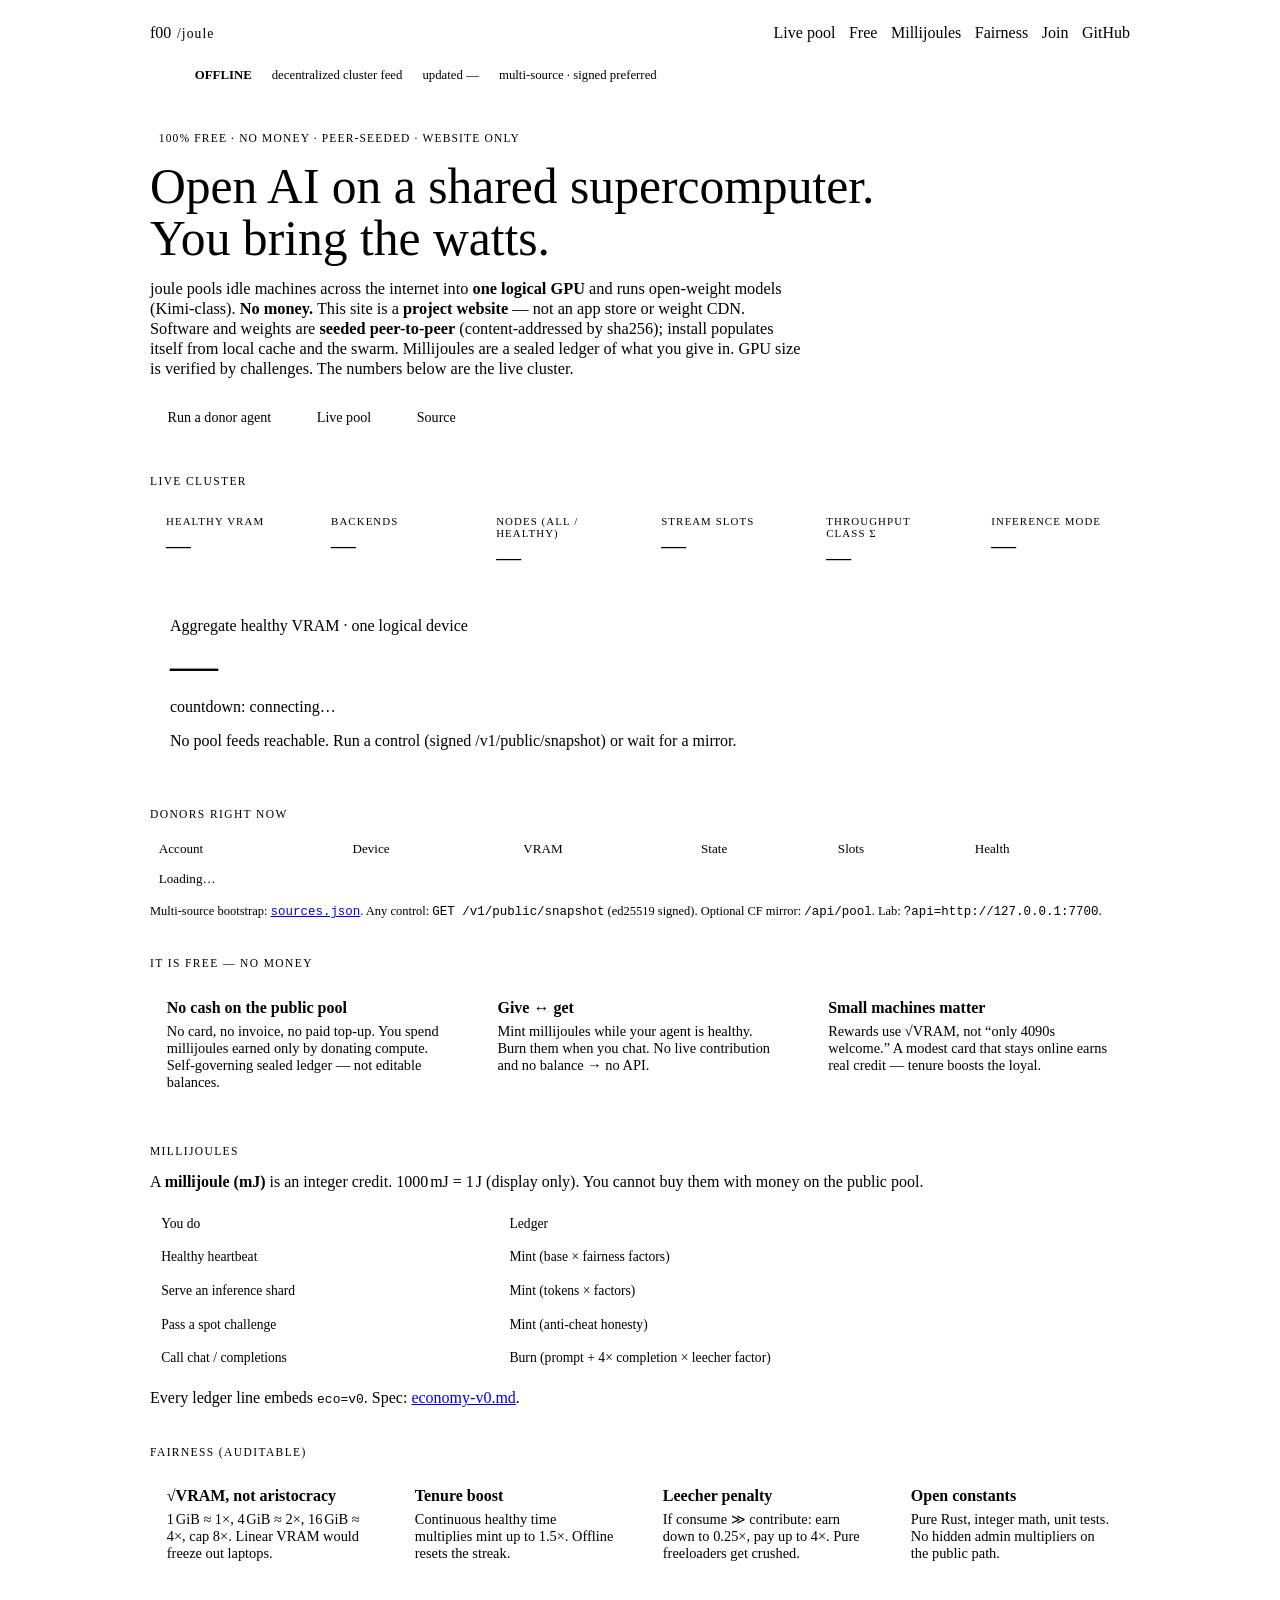
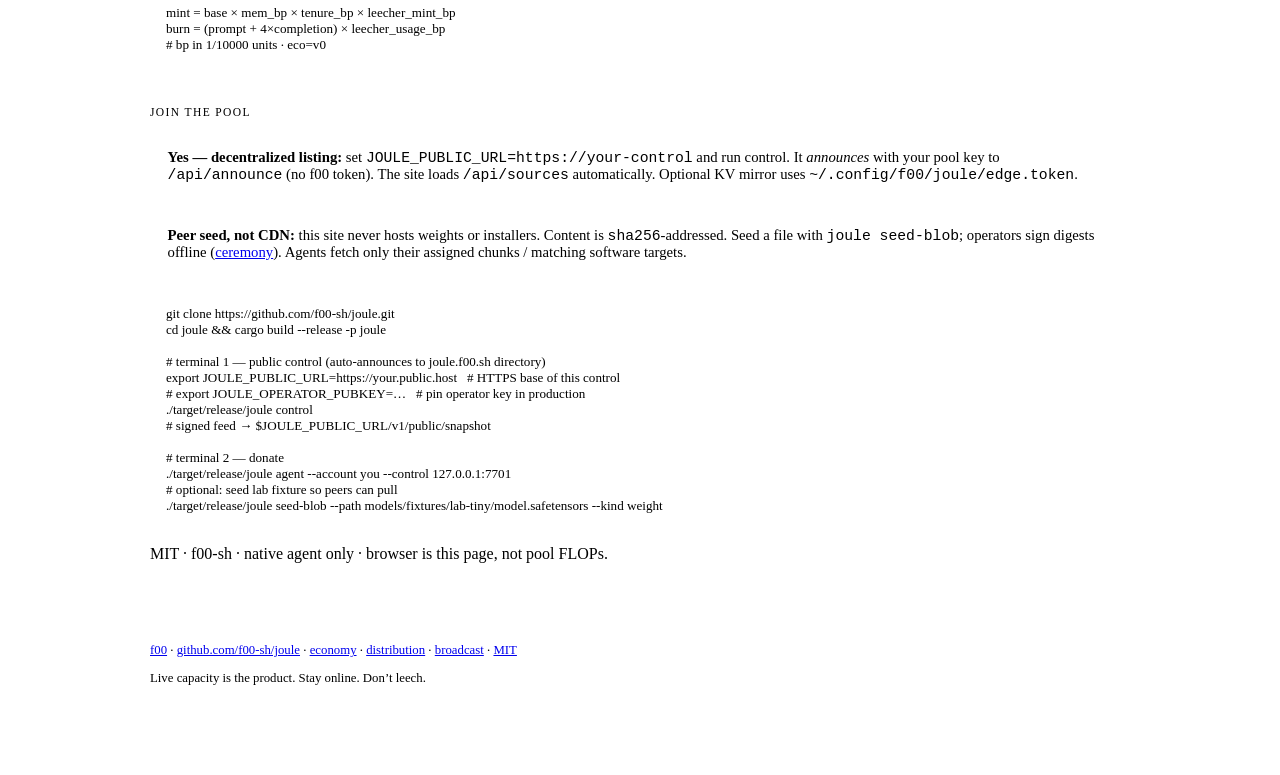
==== docs/index.html @ 2449d559 "feat: persist operator pause, blobs CLI, transfer caps, site peer-seed Snapshot v4 stores operator_p" ====
<!DOCTYPE html>
<html lang="en">
<head>
  <meta charset="utf-8" />
  <meta name="viewport" content="width=device-width, initial-scale=1" />
  <meta name="theme-color" content="#1E78C8" />
  <meta name="description" content="joule — free open-weight AI by pooling idle GPUs. Pay only in donated compute. Live cluster capacity on joule.f00.sh." />
  <meta property="og:title" content="joule — free supercomputer, paid in compute" />
  <meta property="og:description" content="Donate idle machines. Earn millijoules. Use open Kimi-class AI. Free on the public pool — no credit card. Live pool stats." />
  <meta property="og:url" content="https://joule.f00.sh/" />
  <meta property="og:type" content="website" />
  <link rel="canonical" href="https://joule.f00.sh/" />
  <title>joule — free AI supercomputer (live pool)</title>
  <link rel="icon" href="https://f00.sh/favicon.svg" type="image/svg+xml" />
  <!-- f00 SSOT theme (Heartbox / Onyx / zine mono). Project CSS = layout only. -->
  <link rel="stylesheet" href="https://f00.sh/theme/f00-theme.css" data-f00-theme="1" />
  <link rel="stylesheet" href="styles.css" />
  <script src="app.js" defer></script>
  <script src="https://f00.sh/assets/f00-stars-v1.js" defer></script>
  <script src="https://f00.sh/theme/f00-entropy.js" data-f00-entropy-script defer></script>
</head>
<body>
  <a class="skip-link" href="#main">Skip to content</a>

  <header class="site-header">
    <div class="nav-shell">
      <a class="brand" href="https://f00.sh/" aria-label="f00 home">
        <span class="brand-mark">f00</span>
        <span class="brand-sub">/joule</span>
      </a>
      <nav class="site-nav" aria-label="Primary">
        <a href="#pool">Live pool</a>
        <a href="#free">Free</a>
        <a href="#millijoules">Millijoules</a>
        <a href="#fair">Fairness</a>
        <a href="#join">Join</a>
        <a href="https://github.com/f00-sh/joule" rel="noopener">GitHub</a>
      </nav>
    </div>
  </header>

  <main id="main" class="wrap">
    <div class="live-bar" aria-live="polite">
      <span class="dot" id="live-dot" aria-hidden="true"></span>
      <strong id="live-status">…</strong>
      <span class="meta">decentralized cluster feed</span>
      <span class="meta">updated <span id="live-age">—</span></span>
      <span class="meta" id="live-hint">multi-source · signed preferred</span>
    </div>

    <section class="hero" id="top">
      <p class="pill-free">100% free · no money · peer-seeded · website only</p>
      <h1>Open AI on a shared supercomputer.<br /><em>You bring the watts.</em></h1>
      <p class="lead">
        joule pools idle machines across the internet into <strong>one logical GPU</strong>
        and runs open-weight models (Kimi-class).
        <strong>No money.</strong> This site is a <strong>project website</strong> — not an
        app store or weight CDN. Software and weights are <strong>seeded peer-to-peer</strong>
        (content-addressed by sha256); install populates itself from local cache and the swarm.
        Millijoules are a sealed ledger of what you give in. GPU size is verified by challenges.
        The numbers below are the live cluster.
      </p>
      <div class="cta-row">
        <a class="btn" href="#join">Run a donor agent</a>
        <a class="btn ghost" href="#pool">Live pool</a>
        <a class="btn ghost" href="https://github.com/f00-sh/joule">Source</a>
      </div>
    </section>

    <section id="pool">
      <h2>Live cluster</h2>
      <div class="stat-grid" aria-label="Cluster statistics">
        <div class="stat">
          <div class="label">Healthy VRAM</div>
          <div class="value" id="stat-vram">—</div>
        </div>
        <div class="stat">
          <div class="label">Backends</div>
          <div class="value accent" id="stat-backends">—</div>
        </div>
        <div class="stat">
          <div class="label">Nodes (all / healthy)</div>
          <div class="value" id="stat-nodes">—</div>
        </div>
        <div class="stat">
          <div class="label">Stream slots</div>
          <div class="value" id="stat-streams">—</div>
        </div>
        <div class="stat">
          <div class="label">Throughput class Σ</div>
          <div class="value" id="stat-throughput">—</div>
        </div>
        <div class="stat">
          <div class="label">Inference mode</div>
          <div class="value" id="stat-mode">—</div>
        </div>
      </div>

      <div class="pool-panel">
        <div class="muted">Aggregate healthy VRAM · one logical device</div>
        <p class="big" id="vram">—</p>
        <p class="countdown" id="countdown">countdown: connecting…</p>
        <p class="muted" id="pool-meta"></p>
        <ul class="milestones" id="milestones"></ul>
        <p class="err" id="pool-err" hidden></p>
      </div>

      <h2 style="margin-top:1.5rem">Donors right now</h2>
      <table class="nodes" aria-label="Donor nodes">
        <thead>
          <tr>
            <th>Account</th>
            <th>Device</th>
            <th>VRAM</th>
            <th>State</th>
            <th>Slots</th>
            <th>Health</th>
          </tr>
        </thead>
        <tbody id="nodes-body">
          <tr><td colspan="6" class="muted">Loading…</td></tr>
        </tbody>
      </table>
      <p class="muted" style="font-size:0.78rem;margin-top:0.6rem">
        Multi-source bootstrap: <a href="sources.json"><code>sources.json</code></a>.
        Any control: <code>GET /v1/public/snapshot</code> (ed25519 signed).
        Optional CF mirror: <code>/api/pool</code>. Lab: <code>?api=http://127.0.0.1:7700</code>.
      </p>
    </section>

    <section id="free">
      <h2>It is free — no money</h2>
      <div class="grid">
        <div class="card">
          <strong>No cash on the public pool</strong>
          <p>No card, no invoice, no paid top-up. You spend millijoules earned only by donating compute. Self-governing sealed ledger — not editable balances.</p>
        </div>
        <div class="card">
          <strong>Give ↔ get</strong>
          <p>Mint millijoules while your agent is healthy. Burn them when you chat. No live contribution and no balance → no API.</p>
        </div>
        <div class="card">
          <strong>Small machines matter</strong>
          <p>Rewards use √VRAM, not “only 4090s welcome.” A modest card that stays online earns real credit — tenure boosts the loyal.</p>
        </div>
      </div>
    </section>

    <section id="millijoules">
      <h2>Millijoules</h2>
      <p class="muted">
        A <strong>millijoule (mJ)</strong> is an integer credit. 1000 mJ = 1 J (display only).
        You cannot buy them with money on the public pool.
      </p>
      <table class="fair">
        <thead>
          <tr><th>You do</th><th>Ledger</th></tr>
        </thead>
        <tbody>
          <tr><td>Healthy heartbeat</td><td>Mint (base × fairness factors)</td></tr>
          <tr><td>Serve an inference shard</td><td>Mint (tokens × factors)</td></tr>
          <tr><td>Pass a spot challenge</td><td>Mint (anti-cheat honesty)</td></tr>
          <tr><td>Call chat / completions</td><td>Burn (prompt + 4× completion × leecher factor)</td></tr>
        </tbody>
      </table>
      <p class="muted" style="margin-top:0.9rem">
        Every ledger line embeds <code>eco=v0</code>.
        Spec:
        <a href="https://github.com/f00-sh/joule/blob/main/docs/design/economy-v0.md">economy-v0.md</a>.
      </p>
    </section>

    <section id="fair">
      <h2>Fairness (auditable)</h2>
      <div class="grid">
        <div class="card">
          <strong>√VRAM, not aristocracy</strong>
          <p>1 GiB ≈ 1×, 4 GiB ≈ 2×, 16 GiB ≈ 4×, cap 8×. Linear VRAM would freeze out laptops.</p>
        </div>
        <div class="card">
          <strong>Tenure boost</strong>
          <p>Continuous healthy time multiplies mint up to 1.5×. Offline resets the streak.</p>
        </div>
        <div class="card">
          <strong>Leecher penalty</strong>
          <p>If consume ≫ contribute: earn down to 0.25×, pay up to 4×. Pure freeloaders get crushed.</p>
        </div>
        <div class="card">
          <strong>Open constants</strong>
          <p>Pure Rust, integer math, unit tests. No hidden admin multipliers on the public path.</p>
        </div>
      </div>
      <pre class="cmd" aria-label="economy sketch">mint = base × mem_bp × tenure_bp × leecher_mint_bp
burn = (prompt + 4×completion) × leecher_usage_bp
# bp in 1/10000 units · eco=v0</pre>
    </section>

    <section id="join">
      <h2>Join the pool</h2>
      <div class="callout">
        <strong>Yes — decentralized listing:</strong> set
        <code>JOULE_PUBLIC_URL=https://your-control</code> and run control.
        It <em>announces</em> with your pool key to
        <code>/api/announce</code> (no f00 token). The site loads
        <code>/api/sources</code> automatically. Optional KV mirror uses
        <code>~/.config/f00/joule/edge.token</code>.
      </div>
      <div class="callout">
        <strong>Peer seed, not CDN:</strong> this site never hosts weights or
        installers. Content is <code>sha256</code>-addressed. Seed a file with
        <code>joule seed-blob</code>; operators sign digests offline
        (<a href="https://github.com/f00-sh/joule/blob/main/docs/design/operator-ceremony-v0.md">ceremony</a>).
        Agents fetch only their assigned chunks / matching software targets.
      </div>
      <pre class="cmd">git clone https://github.com/f00-sh/joule.git
cd joule && cargo build --release -p joule

# terminal 1 — public control (auto-announces to joule.f00.sh directory)
export JOULE_PUBLIC_URL=https://your.public.host   # HTTPS base of this control
# export JOULE_OPERATOR_PUBKEY=…   # pin operator key in production
./target/release/joule control
# signed feed → $JOULE_PUBLIC_URL/v1/public/snapshot

# terminal 2 — donate
./target/release/joule agent --account you --control 127.0.0.1:7701
# optional: seed lab fixture so peers can pull
./target/release/joule seed-blob --path models/fixtures/lab-tiny/model.safetensors --kind weight</pre>
      <p class="muted">MIT · f00-sh · native agent only · browser is this page, not pool FLOPs.</p>
    </section>

    <footer class="site-footer">
      <p>
        <a href="https://f00.sh/">f00</a> ·
        <a href="https://github.com/f00-sh/joule">github.com/f00-sh/joule</a> ·
        <a href="https://github.com/f00-sh/joule/blob/main/docs/design/economy-v0.md">economy</a> ·
        <a href="https://github.com/f00-sh/joule/blob/main/docs/design/distribution-v0.md">distribution</a> ·
        <a href="https://github.com/f00-sh/joule/blob/main/docs/design/broadcast-v0.md">broadcast</a> ·
        <a href="https://github.com/f00-sh/joule/blob/main/LICENSE">MIT</a>
      </p>
      <p>Live capacity is the product. Stay online. Don’t leech.</p>
    </footer>
  </main>
</body>
</html>
---- docs/styles.css ----
/* joule layout only — brand colors/fonts come from f00-theme.css */

.wrap {
  max-width: 980px;
  margin: 0 auto;
  padding: 0 1.25rem 4rem;
}

.site-header .nav-shell {
  display: flex;
  flex-wrap: wrap;
  align-items: center;
  justify-content: space-between;
  gap: 0.75rem;
  max-width: 980px;
  margin: 0 auto;
  padding: 1rem 1.25rem;
}

.brand {
  display: inline-flex;
  align-items: baseline;
  gap: 0.35rem;
  text-decoration: none;
  color: inherit;
}

.brand-sub {
  color: var(--f00-muted);
  font-family: var(--f00-font-chip);
  font-size: 0.85rem;
  letter-spacing: 0.08em;
}

.site-nav {
  display: flex;
  flex-wrap: wrap;
  gap: 0.85rem;
  font-family: var(--f00-font-chip);
  font-size: var(--f00-size-nav);
}

.site-nav a {
  color: var(--f00-muted);
  text-decoration: none;
}

.site-nav a:hover {
  color: var(--f00-fg);
}

.live-bar {
  border: 1px solid var(--f00-border);
  background: var(--f00-bg-elevated);
  padding: 0.65rem 1rem;
  display: flex;
  flex-wrap: wrap;
  align-items: center;
  gap: 0.75rem 1.25rem;
  margin: 0 0 1.5rem;
  font-family: var(--f00-font-chip);
  font-size: 0.8rem;
}

.live-bar .dot {
  width: 0.55rem;
  height: 0.55rem;
  border-radius: 0;
  background: var(--f00-muted);
  display: inline-block;
}

.live-bar .dot.on {
  background: var(--f00-ok);
  box-shadow: 0 0 8px var(--f00-ok);
}

.live-bar .dot.stale {
  background: var(--f00-yellow);
}

.live-bar .meta {
  color: var(--f00-muted);
}

.hero {
  margin: 1.5rem 0 2rem;
}

.pill-free {
  display: inline-block;
  border: 1px solid var(--f00-ok);
  color: var(--f00-ok);
  font-family: var(--f00-font-chip);
  font-size: 0.72rem;
  letter-spacing: 0.1em;
  text-transform: uppercase;
  padding: 0.2rem 0.55rem;
  margin-bottom: 0.85rem;
}

.hero h1 {
  font-family: var(--f00-font-display);
  font-size: clamp(2rem, 6vw, 3.1rem);
  line-height: 1.05;
  letter-spacing: var(--f00-tracking-brand);
  margin: 0 0 0.85rem;
  font-weight: 400;
}

.hero h1 em {
  font-style: normal;
  color: var(--f00-accent);
}

.lead {
  color: var(--f00-muted);
  max-width: 40em;
  margin: 0 0 1.25rem;
  font-size: 1.02rem;
}

.cta-row {
  display: flex;
  flex-wrap: wrap;
  gap: 0.65rem;
  margin: 1.1rem 0 0;
}

.btn {
  display: inline-block;
  padding: 0.65rem 1.1rem;
  border: 1px solid var(--f00-accent);
  background: var(--f00-accent);
  color: var(--f00-ink);
  font-family: var(--f00-font-chip);
  font-size: 0.88rem;
  text-decoration: none;
  cursor: pointer;
}

.btn.ghost {
  background: transparent;
  color: var(--f00-fg);
  border-color: var(--f00-border);
}

.btn:hover {
  filter: brightness(1.06);
  text-decoration: none;
}

section {
  margin: 2.4rem 0;
}

section > h2 {
  font-family: var(--f00-font-chip);
  font-size: 0.72rem;
  letter-spacing: 0.12em;
  text-transform: uppercase;
  color: var(--f00-muted);
  margin: 0 0 0.85rem;
  font-weight: 500;
}

.stat-grid {
  display: grid;
  grid-template-columns: repeat(auto-fit, minmax(140px, 1fr));
  gap: 0.65rem;
}

.stat {
  border: 1px solid var(--f00-border);
  background: var(--f00-bg-elevated);
  padding: 0.9rem 1rem;
}

.stat .label {
  color: var(--f00-muted);
  font-family: var(--f00-font-chip);
  font-size: 0.68rem;
  letter-spacing: 0.1em;
  text-transform: uppercase;
}

.stat .value {
  font-size: 1.55rem;
  margin-top: 0.3rem;
  color: var(--f00-sky);
  font-variant-numeric: tabular-nums;
}

.stat .value.accent {
  color: var(--f00-accent);
}

.pool-panel {
  border: 1px solid var(--f00-border);
  background: var(--f00-bg-elevated);
  padding: 1.15rem 1.25rem;
  margin-top: 0.75rem;
}

.pool-panel .big {
  font-size: clamp(2rem, 5.5vw, 3rem);
  color: var(--f00-sky);
  margin: 0.15rem 0 0.35rem;
  font-variant-numeric: tabular-nums;
}

.countdown {
  color: var(--f00-fg);
  margin: 0.35rem 0 0.15rem;
}

.muted {
  color: var(--f00-muted);
}

.grid {
  display: grid;
  grid-template-columns: repeat(auto-fit, minmax(200px, 1fr));
  gap: 0.75rem;
}

.card {
  border: 1px solid var(--f00-border);
  background: var(--f00-bg-elevated);
  padding: 1rem 1.05rem;
}

.card strong {
  display: block;
  margin-bottom: 0.35rem;
}

.card p {
  margin: 0;
  color: var(--f00-muted);
  font-size: 0.9rem;
}

.milestones {
  list-style: none;
  padding: 0;
  margin: 0.75rem 0 0;
}

.milestones li {
  border: 1px solid var(--f00-border);
  background: var(--f00-bg-panel);
  padding: 0.75rem 0.95rem;
  margin-bottom: 0.45rem;
}

.milestones li.done {
  border-color: color-mix(in srgb, var(--f00-ok) 55%, var(--f00-border));
}

.milestones li.next {
  border-color: var(--f00-accent);
}

.bar {
  height: 6px;
  background: var(--f00-faint);
  margin-top: 0.4rem;
}

.bar > i {
  display: block;
  height: 100%;
  background: var(--f00-accent);
  width: 0%;
}

table.nodes {
  width: 100%;
  border-collapse: collapse;
  font-size: 0.82rem;
  font-family: var(--f00-font-chip);
}

table.nodes th,
table.nodes td {
  border: 1px solid var(--f00-border);
  padding: 0.45rem 0.55rem;
  text-align: left;
}

table.nodes th {
  color: var(--f00-muted);
  font-weight: 500;
  background: var(--f00-bg-panel);
}

table.fair {
  width: 100%;
  border-collapse: collapse;
  font-size: 0.85rem;
}

table.fair th,
table.fair td {
  border: 1px solid var(--f00-border);
  padding: 0.55rem 0.7rem;
  text-align: left;
}

table.fair th {
  color: var(--f00-muted);
  font-weight: 500;
  background: var(--f00-bg-elevated);
}

.callout {
  border-left: 3px solid var(--f00-accent);
  background: var(--f00-bg-elevated);
  padding: 0.9rem 1.1rem;
  margin: 1rem 0;
  color: var(--f00-muted);
  font-size: 0.92rem;
}

.callout strong {
  color: var(--f00-fg);
}

pre.cmd {
  background: var(--f00-code-bg);
  border: 1px solid var(--f00-border);
  padding: 0.9rem 1rem;
  overflow-x: auto;
  font-size: 0.82rem;
  font-family: var(--f00-font-mono);
}

.site-footer {
  margin-top: 3rem;
  padding-top: 1.25rem;
  border-top: 1px solid var(--f00-border);
  color: var(--f00-muted);
  font-size: 0.8rem;
  font-family: var(--f00-font-chip);
}

.err {
  color: var(--f00-danger);
}

.ok {
  color: var(--f00-ok);
}

.skip-link {
  position: absolute;
  left: -9999px;
}

.skip-link:focus {
  left: 1rem;
  top: 1rem;
  z-index: 99;
  background: var(--f00-bg-elevated);
  color: var(--f00-fg);
  padding: 0.5rem 0.75rem;
  border: 1px solid var(--f00-border);
}
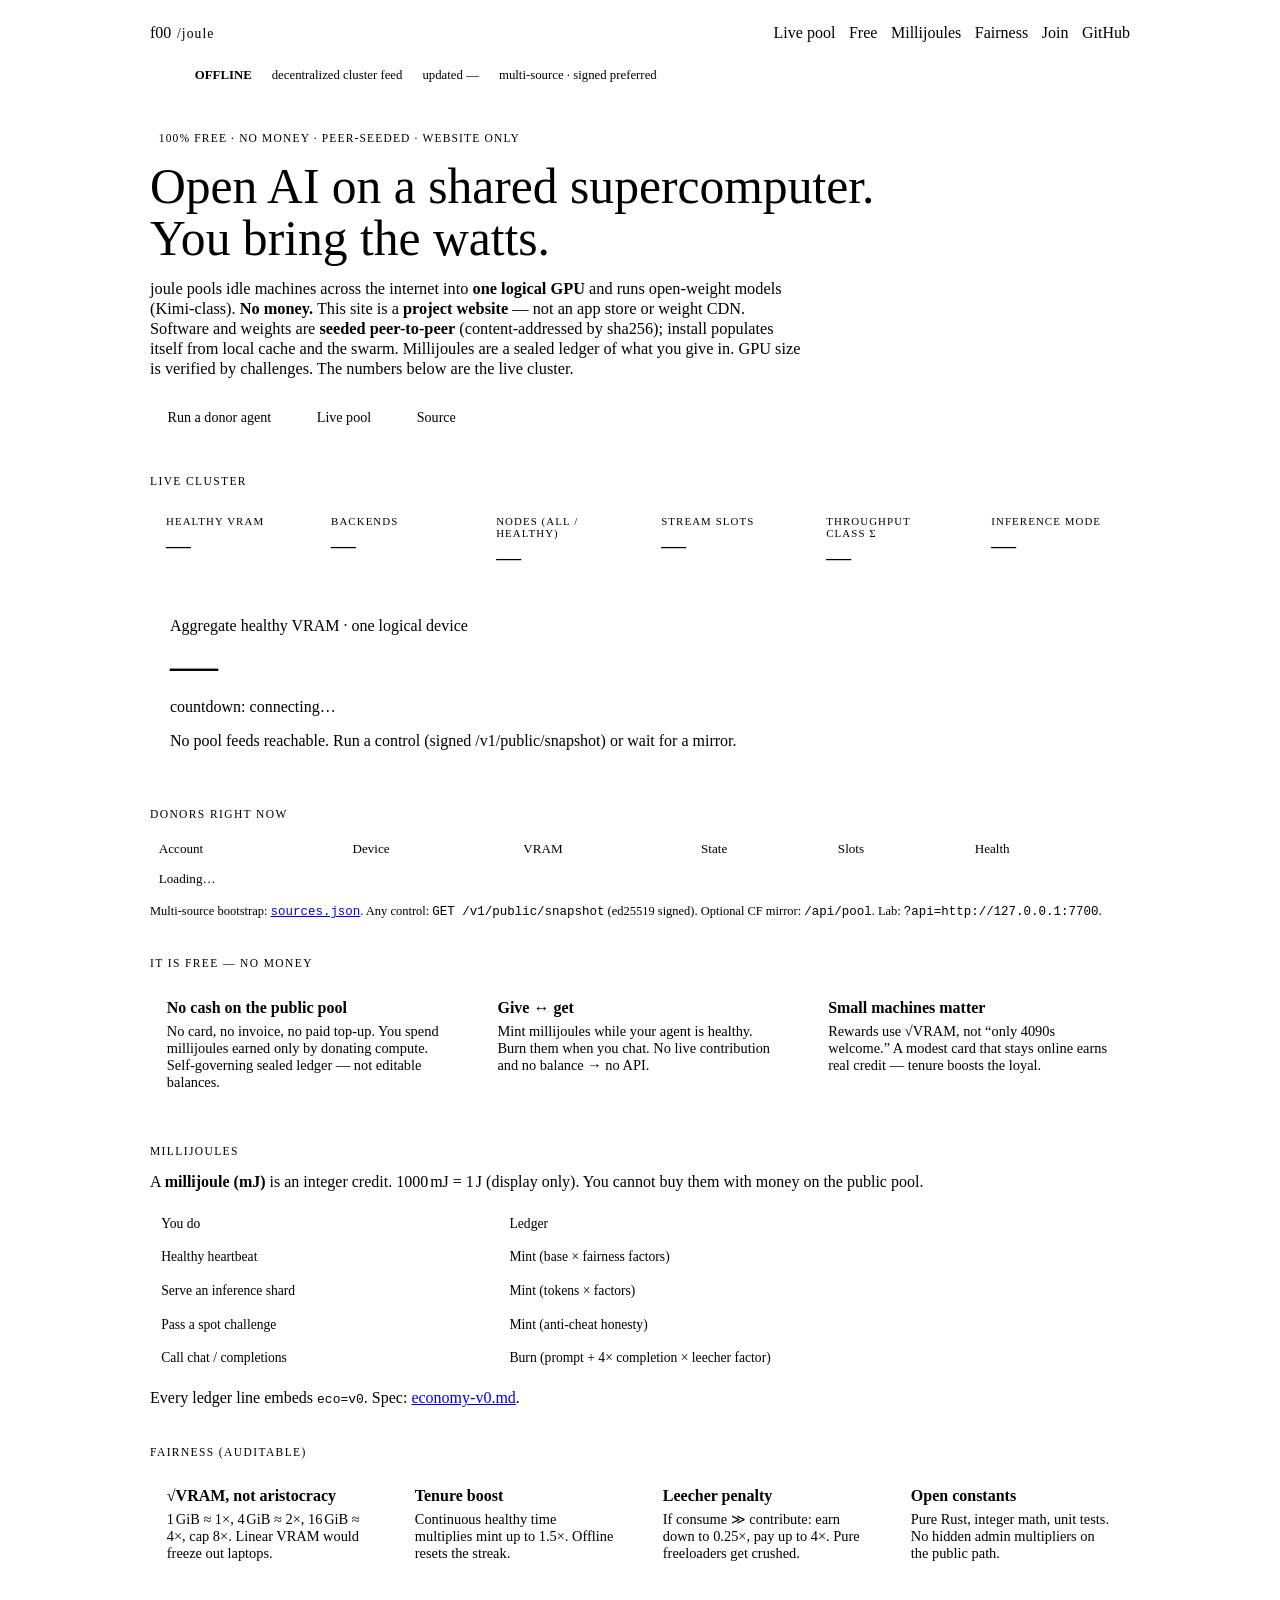
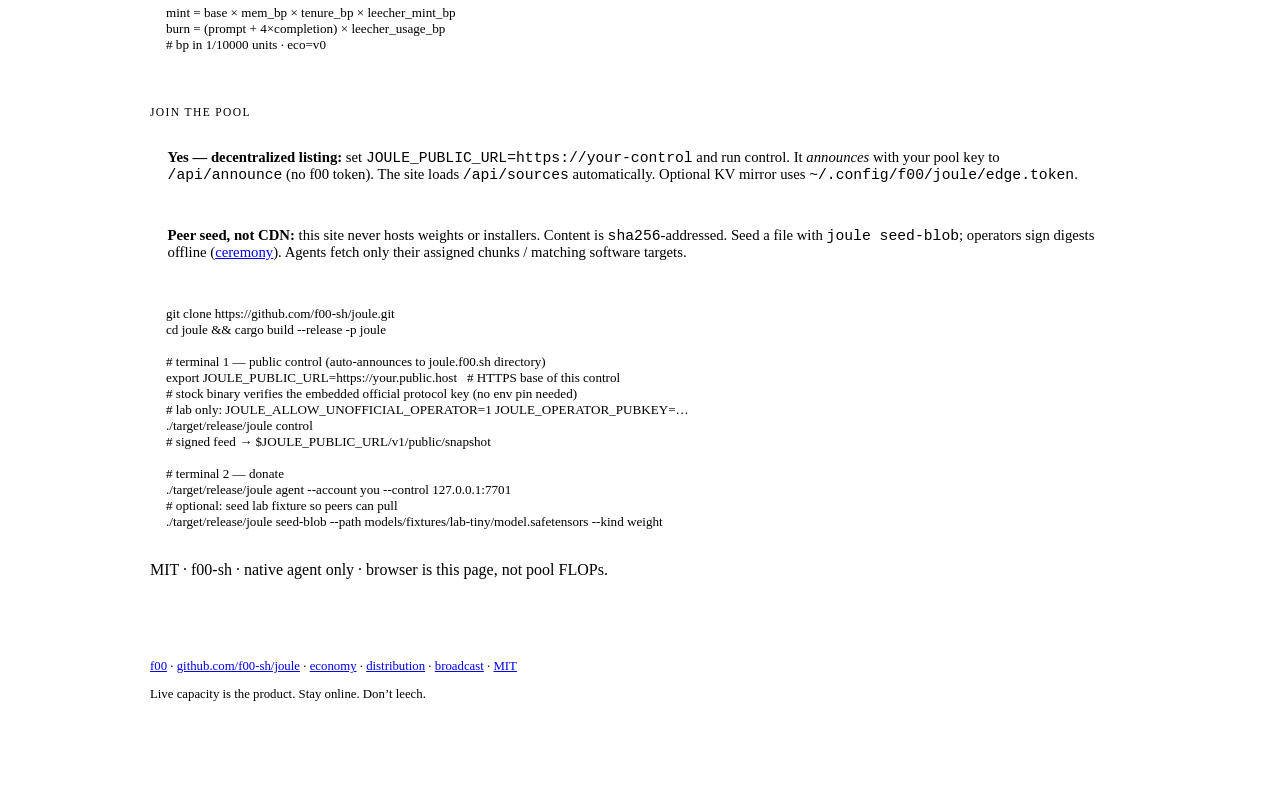
==== commit cb1dc0f7: "fix: embed-default trust messaging on site and keygen CLI Remove production env-pin advice from Page" ====
--- a/docs/index.html
+++ b/docs/index.html
@@ -217,7 +217,8 @@
 
 # terminal 1 — public control (auto-announces to joule.f00.sh directory)
 export JOULE_PUBLIC_URL=https://your.public.host   # HTTPS base of this control
-# export JOULE_OPERATOR_PUBKEY=…   # pin operator key in production
+# stock binary verifies the embedded official protocol key (no env pin needed)
+# lab only: JOULE_ALLOW_UNOFFICIAL_OPERATOR=1 JOULE_OPERATOR_PUBKEY=…
 ./target/release/joule control
 # signed feed → $JOULE_PUBLIC_URL/v1/public/snapshot
 
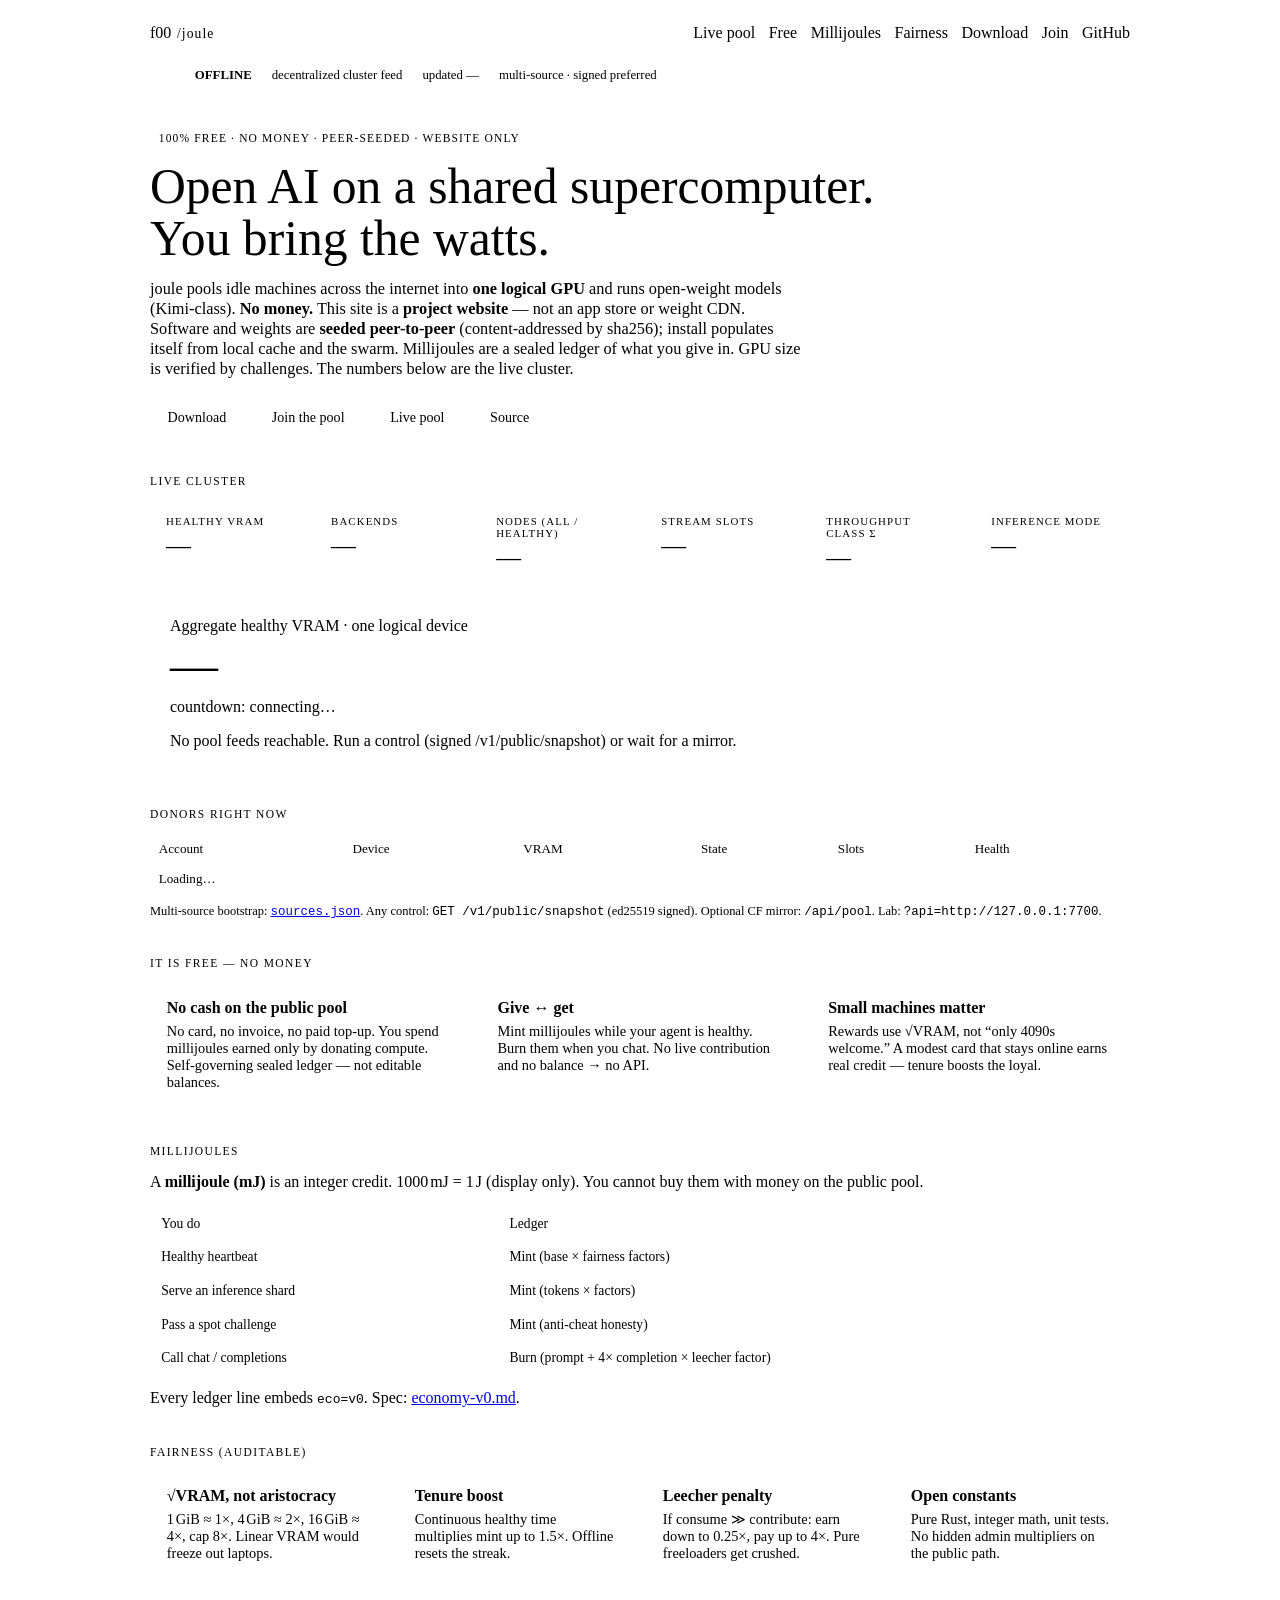
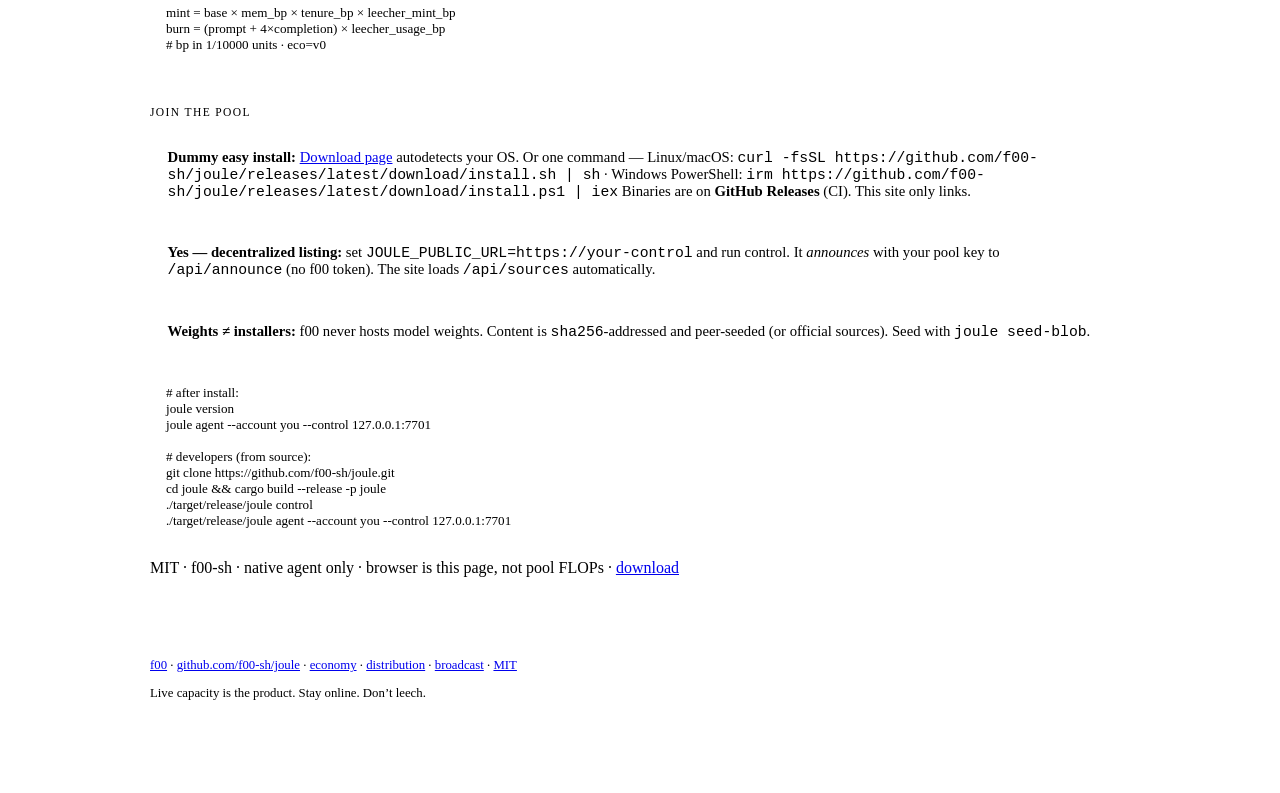
==== commit aa004336: "feat: multi-platform release CI and dummy-easy install GitHub Actions builds linux/darwin/windows on" ====
--- a/docs/index.html
+++ b/docs/index.html
@@ -33,6 +33,7 @@
         <a href="#free">Free</a>
         <a href="#millijoules">Millijoules</a>
         <a href="#fair">Fairness</a>
+        <a href="download.html">Download</a>
         <a href="#join">Join</a>
         <a href="https://github.com/f00-sh/joule" rel="noopener">GitHub</a>
       </nav>
@@ -61,7 +62,8 @@
         The numbers below are the live cluster.
       </p>
       <div class="cta-row">
-        <a class="btn" href="#join">Run a donor agent</a>
+        <a class="btn" href="download.html">Download</a>
+        <a class="btn ghost" href="#join">Join the pool</a>
         <a class="btn ghost" href="#pool">Live pool</a>
         <a class="btn ghost" href="https://github.com/f00-sh/joule">Source</a>
       </div>
@@ -198,35 +200,36 @@
     <section id="join">
       <h2>Join the pool</h2>
       <div class="callout">
+        <strong>Dummy easy install:</strong>
+        <a href="download.html">Download page</a> autodetects your OS.
+        Or one command — Linux/macOS:
+        <code>curl -fsSL https://github.com/f00-sh/joule/releases/latest/download/install.sh | sh</code>
+        · Windows PowerShell:
+        <code>irm https://github.com/f00-sh/joule/releases/latest/download/install.ps1 | iex</code>
+        Binaries are on <strong>GitHub Releases</strong> (CI). This site only links.
+      </div>
+      <div class="callout">
         <strong>Yes — decentralized listing:</strong> set
         <code>JOULE_PUBLIC_URL=https://your-control</code> and run control.
         It <em>announces</em> with your pool key to
         <code>/api/announce</code> (no f00 token). The site loads
-        <code>/api/sources</code> automatically. Optional KV mirror uses
-        <code>~/.config/f00/joule/edge.token</code>.
+        <code>/api/sources</code> automatically.
       </div>
       <div class="callout">
-        <strong>Peer seed, not CDN:</strong> this site never hosts weights or
-        installers. Content is <code>sha256</code>-addressed. Seed a file with
-        <code>joule seed-blob</code>; operators sign digests offline
-        (<a href="https://github.com/f00-sh/joule/blob/main/docs/design/operator-ceremony-v0.md">ceremony</a>).
-        Agents fetch only their assigned chunks / matching software targets.
-      </div>
-      <pre class="cmd">git clone https://github.com/f00-sh/joule.git
+        <strong>Weights ≠ installers:</strong> f00 never hosts model weights.
+        Content is <code>sha256</code>-addressed and peer-seeded (or official sources).
+        Seed with <code>joule seed-blob</code>.
+      </div>
+      <pre class="cmd"># after install:
+joule version
+joule agent --account you --control 127.0.0.1:7701
+
+# developers (from source):
+git clone https://github.com/f00-sh/joule.git
 cd joule && cargo build --release -p joule
-
-# terminal 1 — public control (auto-announces to joule.f00.sh directory)
-export JOULE_PUBLIC_URL=https://your.public.host   # HTTPS base of this control
-# stock binary verifies the embedded official protocol key (no env pin needed)
-# lab only: JOULE_ALLOW_UNOFFICIAL_OPERATOR=1 JOULE_OPERATOR_PUBKEY=…
 ./target/release/joule control
-# signed feed → $JOULE_PUBLIC_URL/v1/public/snapshot
-
-# terminal 2 — donate
-./target/release/joule agent --account you --control 127.0.0.1:7701
-# optional: seed lab fixture so peers can pull
-./target/release/joule seed-blob --path models/fixtures/lab-tiny/model.safetensors --kind weight</pre>
-      <p class="muted">MIT · f00-sh · native agent only · browser is this page, not pool FLOPs.</p>
+./target/release/joule agent --account you --control 127.0.0.1:7701</pre>
+      <p class="muted">MIT · f00-sh · native agent only · browser is this page, not pool FLOPs · <a href="download.html">download</a></p>
     </section>
 
     <footer class="site-footer">
--- a/docs/styles.css
+++ b/docs/styles.css
@@ -367,3 +367,72 @@
   padding: 0.5rem 0.75rem;
   border: 1px solid var(--f00-border);
 }
+
+/* —— download page —— */
+.download-hero {
+  margin: 1.5rem 0 0;
+  padding: 1.25rem 1.35rem;
+  border: 1px solid var(--f00-border);
+  border-radius: 8px;
+  background: var(--f00-bg-elevated, transparent);
+}
+
+.download-hero .big {
+  font-size: 1.45rem;
+  margin: 0.35rem 0 1rem;
+}
+
+.install-cmd {
+  overflow-x: auto;
+  padding: 0.85rem 1rem;
+  border-radius: 6px;
+  border: 1px solid var(--f00-border);
+  background: var(--f00-bg, #0b0f14);
+  font-size: 0.85rem;
+  line-height: 1.45;
+}
+
+.install-cmd code {
+  font-family: var(--f00-font-mono, ui-monospace, monospace);
+  white-space: pre-wrap;
+  word-break: break-all;
+}
+
+.platform-grid {
+  display: grid;
+  grid-template-columns: repeat(auto-fill, minmax(260px, 1fr));
+  gap: 1rem;
+  margin-top: 1rem;
+}
+
+.platform-card {
+  border: 1px solid var(--f00-border);
+  border-radius: 8px;
+  padding: 1rem 1.1rem;
+  background: var(--f00-bg-elevated, transparent);
+}
+
+.platform-card.is-detected {
+  border-color: var(--f00-accent, #1e78c8);
+  box-shadow: 0 0 0 1px var(--f00-accent, #1e78c8);
+}
+
+.platform-card h3 {
+  margin: 0 0 0.35rem;
+  font-size: 1.05rem;
+}
+
+.platform-card .install-cmd {
+  font-size: 0.75rem;
+  margin: 0.65rem 0;
+}
+
+.steps {
+  padding-left: 1.25rem;
+  line-height: 1.7;
+}
+
+.steps code {
+  font-family: var(--f00-font-mono, ui-monospace, monospace);
+  font-size: 0.9em;
+}
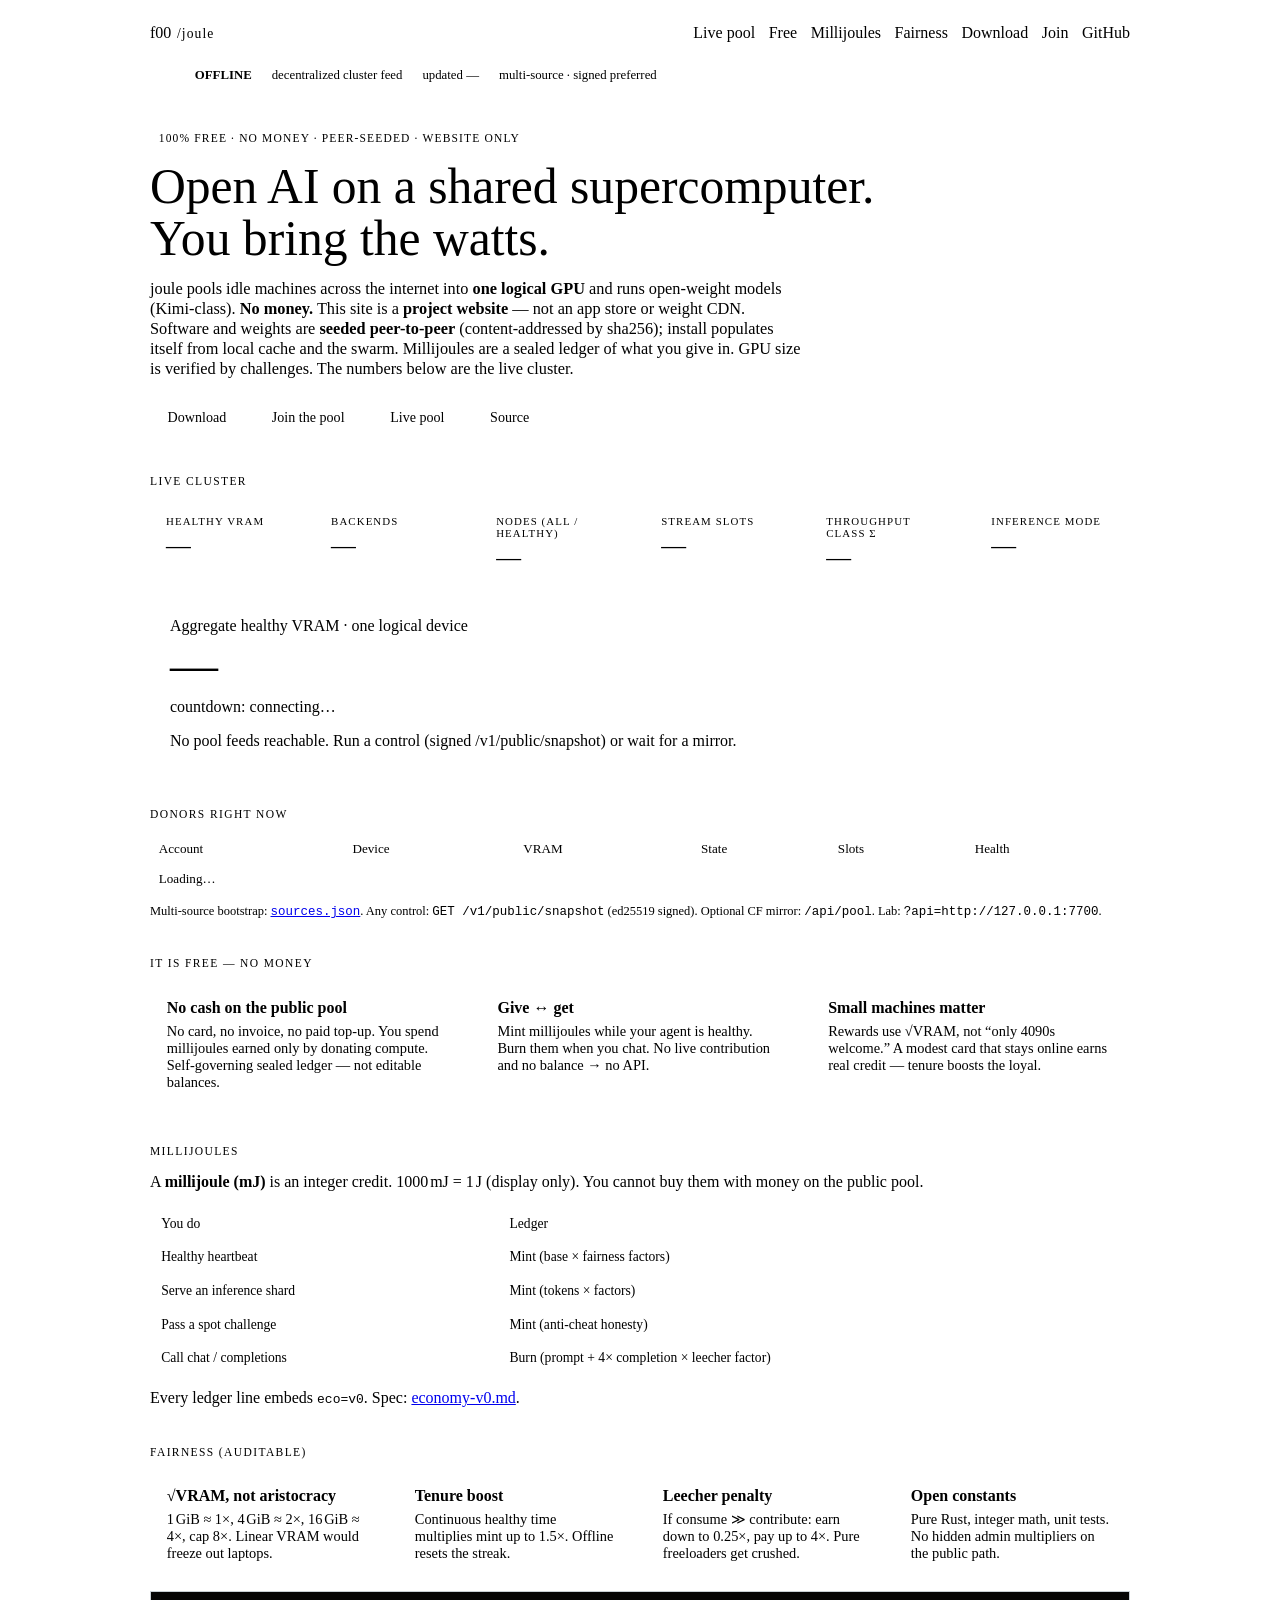
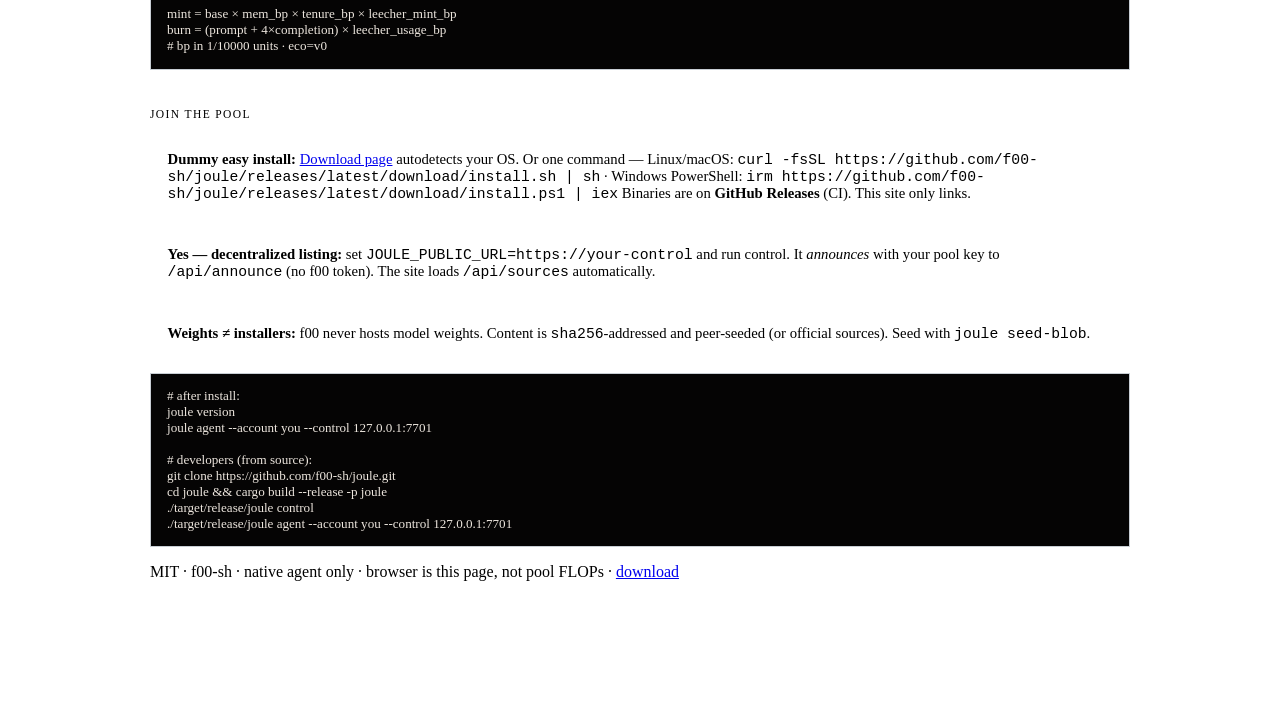
==== commit d5d5129a: "fix: collective foot, night cmd wells (organic-throw)" ====
--- a/docs/index.html
+++ b/docs/index.html
@@ -232,17 +232,7 @@
       <p class="muted">MIT · f00-sh · native agent only · browser is this page, not pool FLOPs · <a href="download.html">download</a></p>
     </section>
 
-    <footer class="site-footer">
-      <p>
-        <a href="https://f00.sh/">f00</a> ·
-        <a href="https://github.com/f00-sh/joule">github.com/f00-sh/joule</a> ·
-        <a href="https://github.com/f00-sh/joule/blob/main/docs/design/economy-v0.md">economy</a> ·
-        <a href="https://github.com/f00-sh/joule/blob/main/docs/design/distribution-v0.md">distribution</a> ·
-        <a href="https://github.com/f00-sh/joule/blob/main/docs/design/broadcast-v0.md">broadcast</a> ·
-        <a href="https://github.com/f00-sh/joule/blob/main/LICENSE">MIT</a>
-      </p>
-      <p>Live capacity is the product. Stay online. Don’t leech.</p>
-    </footer>
+    <footer class="site-footer foot" data-f00-chrome-slot="footer"></footer>
   </main>
 </body>
 </html>
--- a/docs/styles.css
+++ b/docs/styles.css
@@ -327,9 +327,11 @@
   color: var(--f00-fg);
 }
 
-pre.cmd {
-  background: var(--f00-code-bg);
-  border: 1px solid var(--f00-border);
+pre.cmd, pre.install-cmd, .install-cmd {
+  background: var(--f00-code-bg, #050404) !important;
+  color: #EDE6DE !important;
+  border: 1px solid #C8CED4 !important;
+  border-radius: 0 !important;
   padding: 0.9rem 1rem;
   overflow-x: auto;
   font-size: 0.82rem;
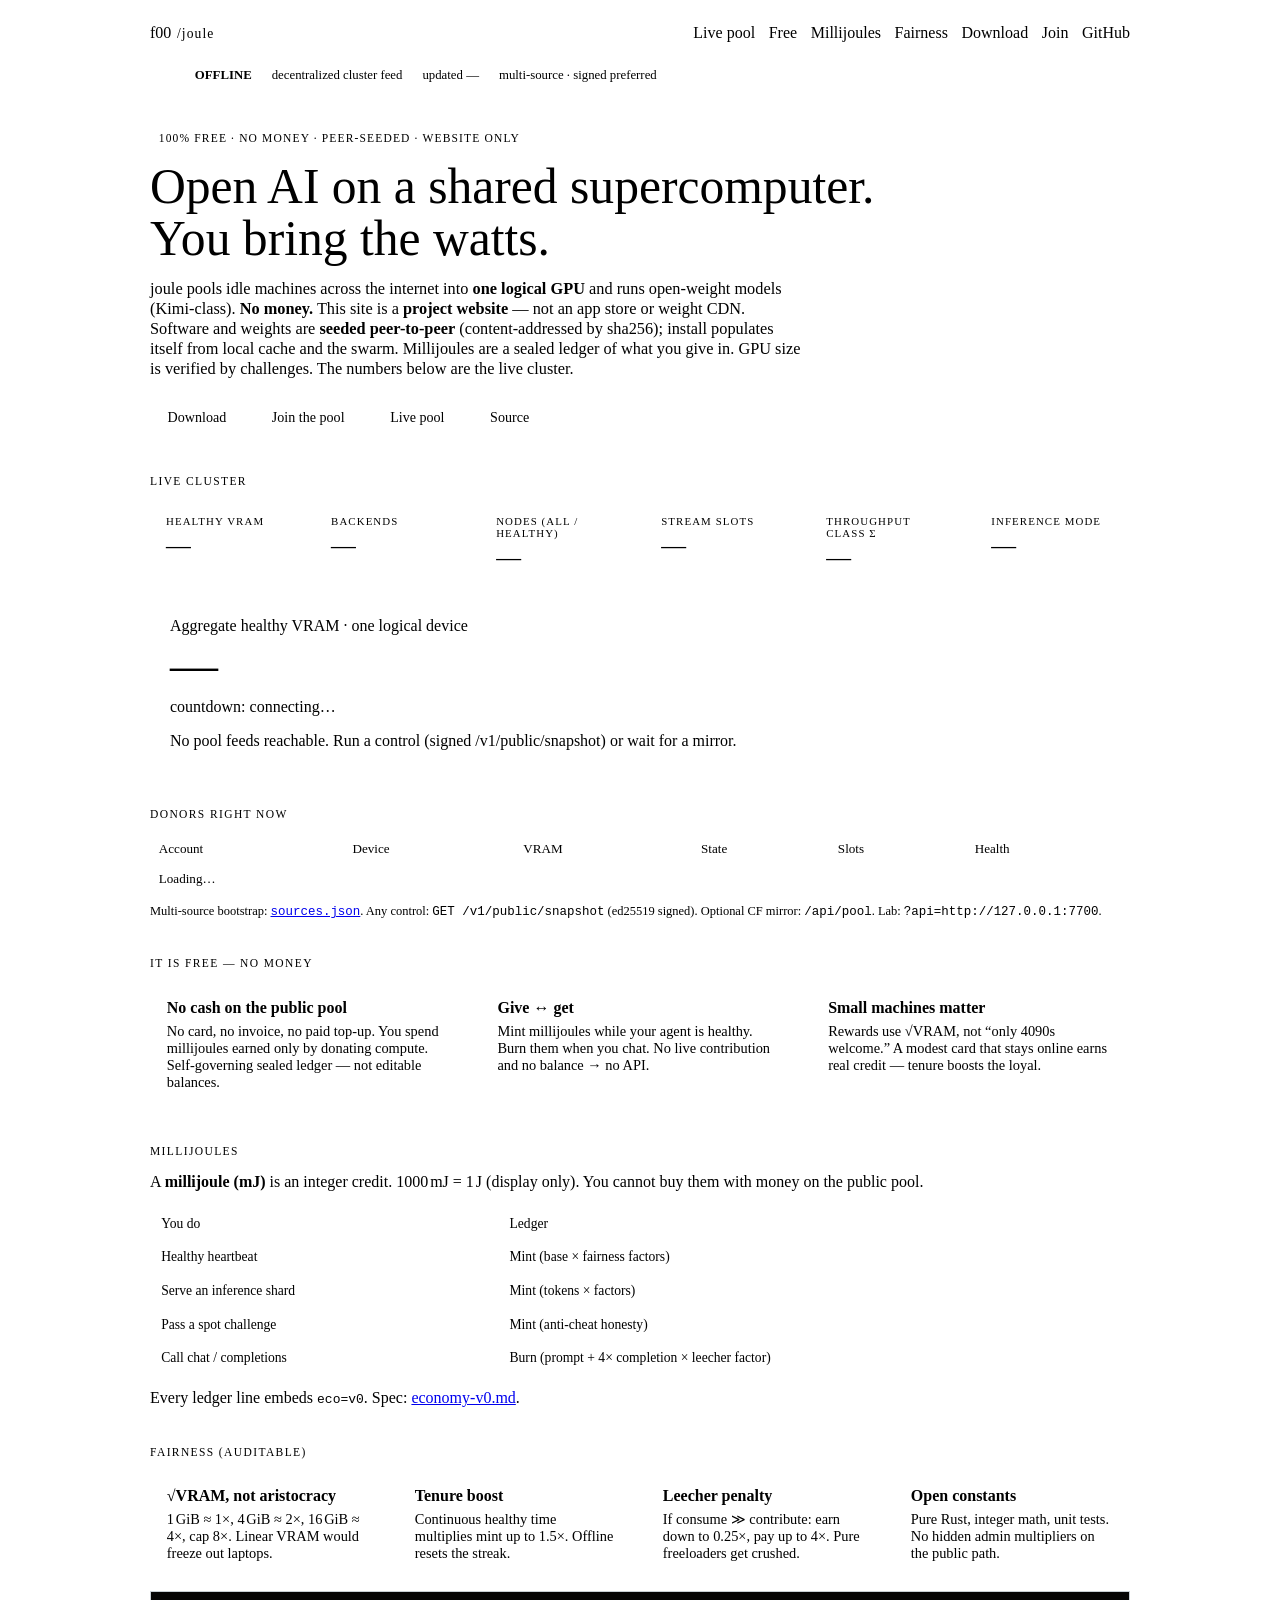
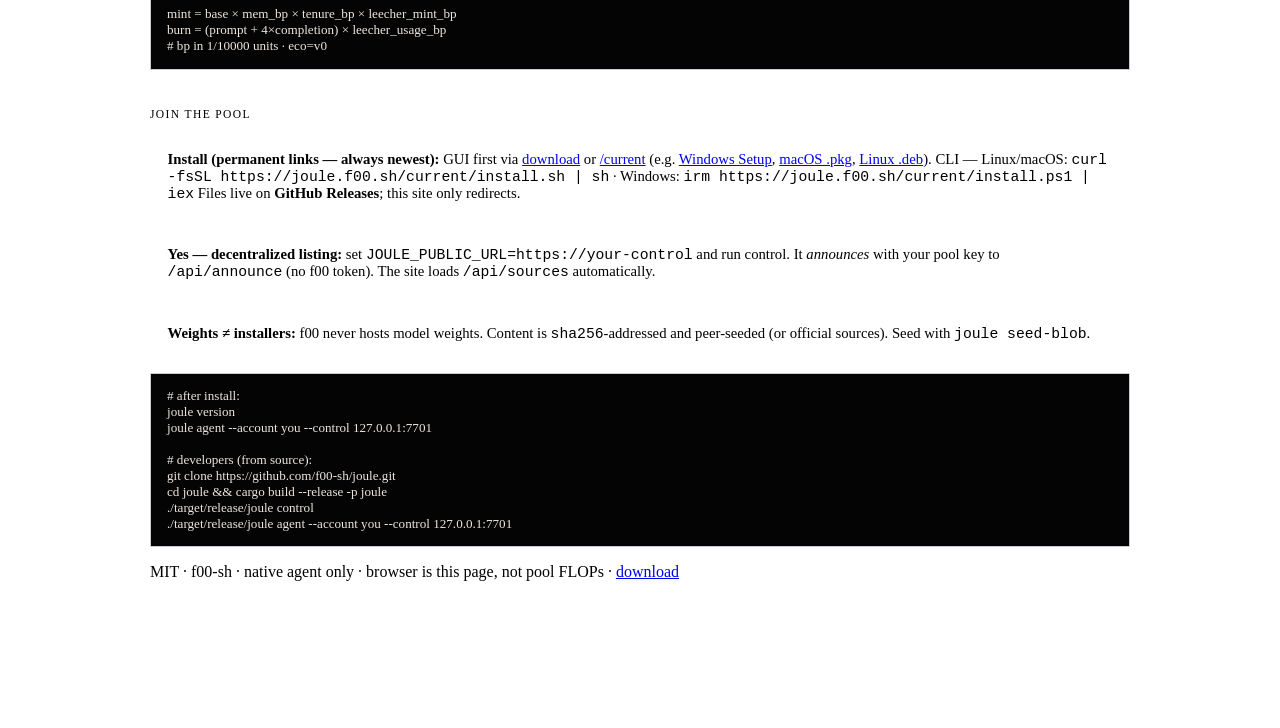
==== commit 153fc033: "feat: permanent /current and latest download links Publish versionless release asset aliases; site /" ====
--- a/docs/index.html
+++ b/docs/index.html
@@ -200,13 +200,17 @@
     <section id="join">
       <h2>Join the pool</h2>
       <div class="callout">
-        <strong>Dummy easy install:</strong>
-        <a href="download.html">Download page</a> autodetects your OS.
-        Or one command — Linux/macOS:
-        <code>curl -fsSL https://github.com/f00-sh/joule/releases/latest/download/install.sh | sh</code>
-        · Windows PowerShell:
-        <code>irm https://github.com/f00-sh/joule/releases/latest/download/install.ps1 | iex</code>
-        Binaries are on <strong>GitHub Releases</strong> (CI). This site only links.
+        <strong>Install (permanent links — always newest):</strong>
+        GUI first via <a href="download.html">download</a> or
+        <a href="current/">/current</a>
+        (e.g. <a href="current/windows/setup.exe">Windows Setup</a>,
+        <a href="current/macos/arm64.pkg">macOS .pkg</a>,
+        <a href="current/linux/amd64.deb">Linux .deb</a>).
+        CLI — Linux/macOS:
+        <code>curl -fsSL https://joule.f00.sh/current/install.sh | sh</code>
+        · Windows:
+        <code>irm https://joule.f00.sh/current/install.ps1 | iex</code>
+        Files live on <strong>GitHub Releases</strong>; this site only redirects.
       </div>
       <div class="callout">
         <strong>Yes — decentralized listing:</strong> set
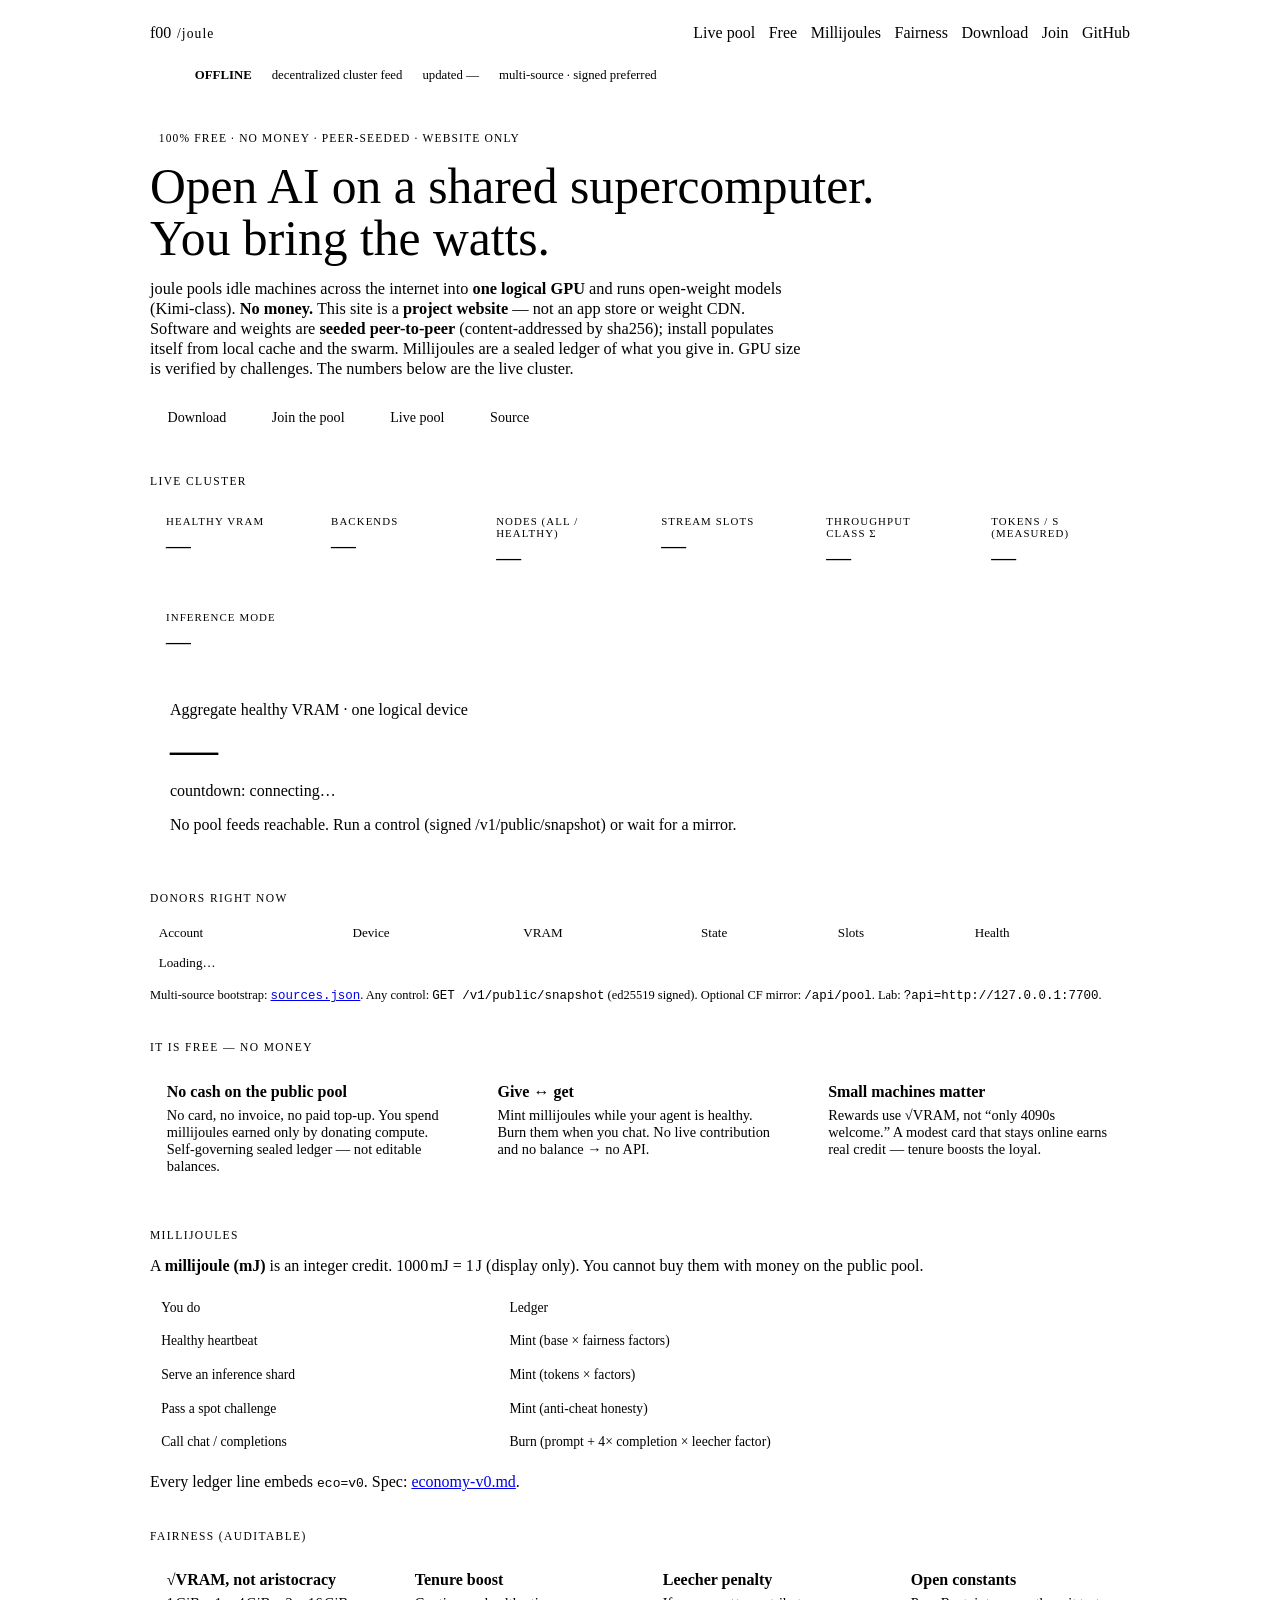
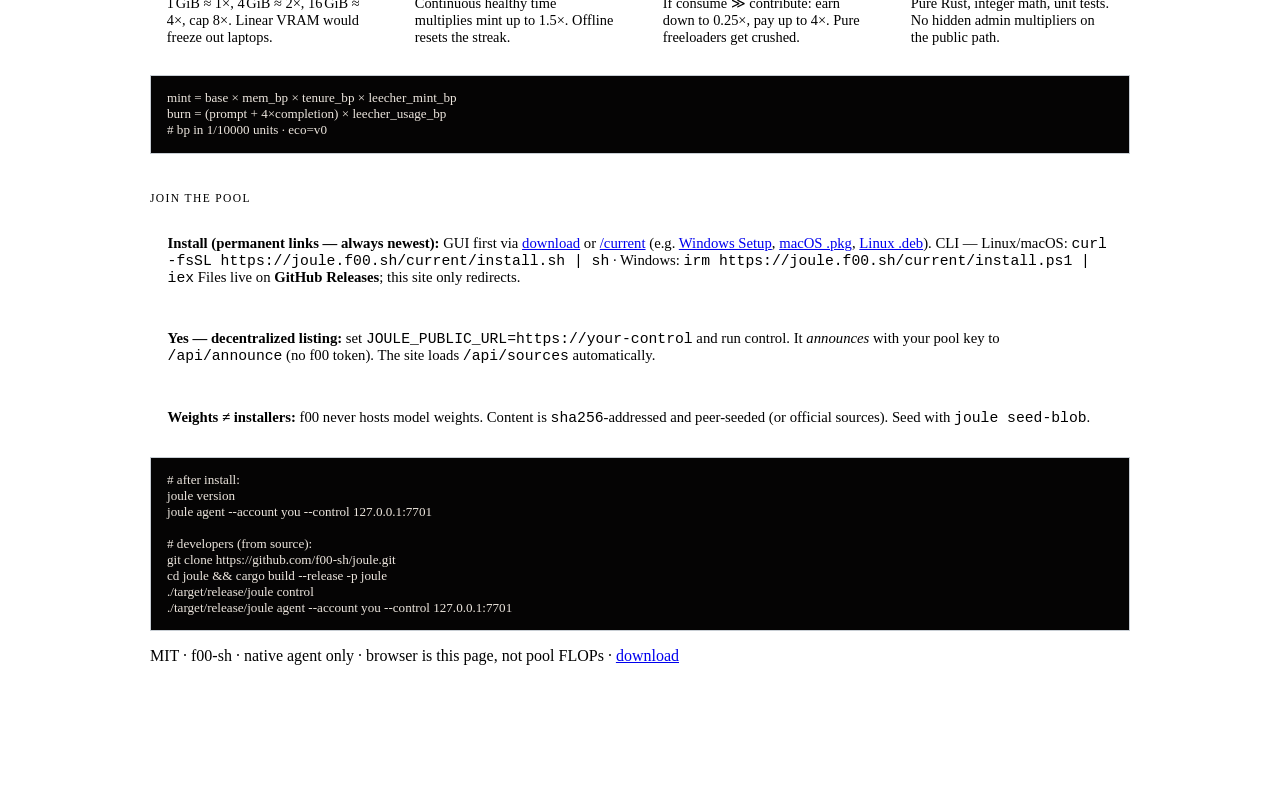
==== commit c1a719af: "feat: lab-mid/large decode, tokens/s capacity, replan e2e, ADR 0002 Product layer 1–6: weight/activa" ====
--- a/docs/index.html
+++ b/docs/index.html
@@ -93,6 +93,10 @@
           <div class="value" id="stat-throughput">—</div>
         </div>
         <div class="stat">
+          <div class="label">Tokens / s (measured)</div>
+          <div class="value" id="stat-tokens-per-sec">—</div>
+        </div>
+        <div class="stat">
           <div class="label">Inference mode</div>
           <div class="value" id="stat-mode">—</div>
         </div>
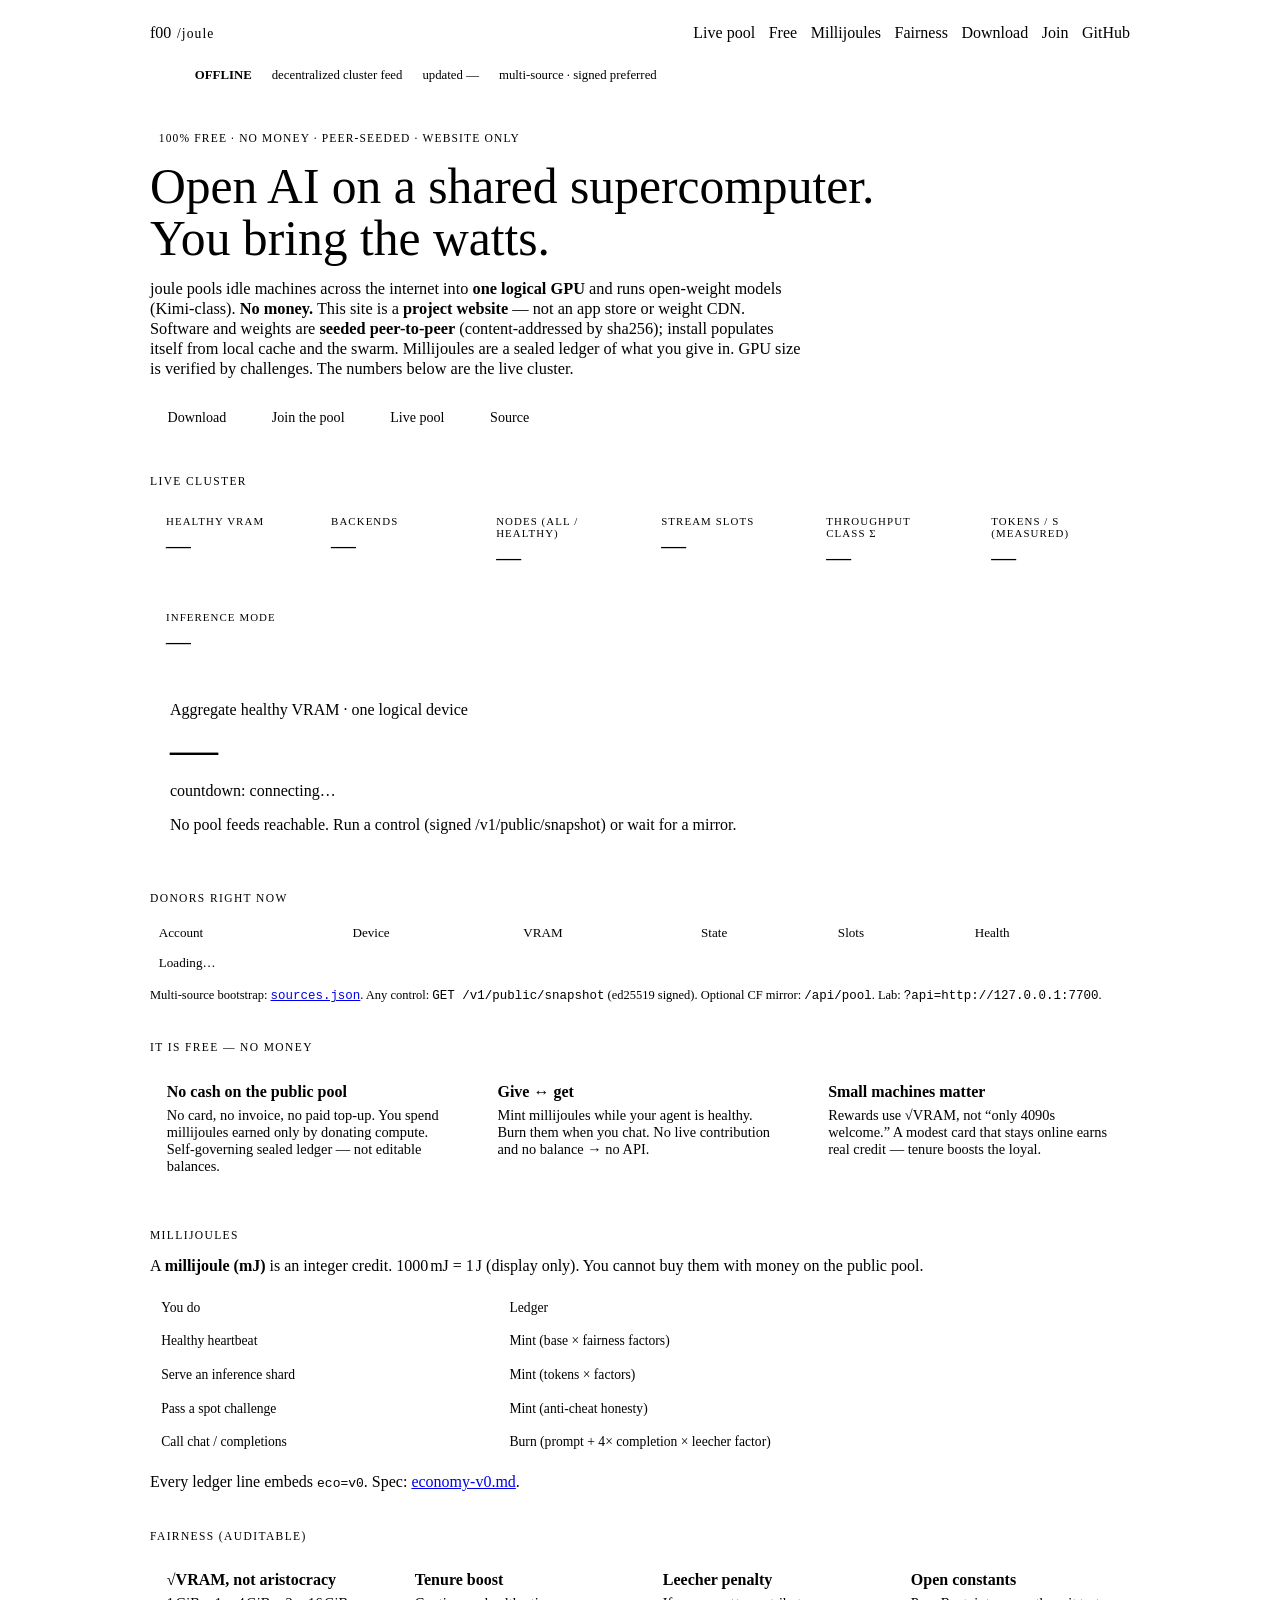
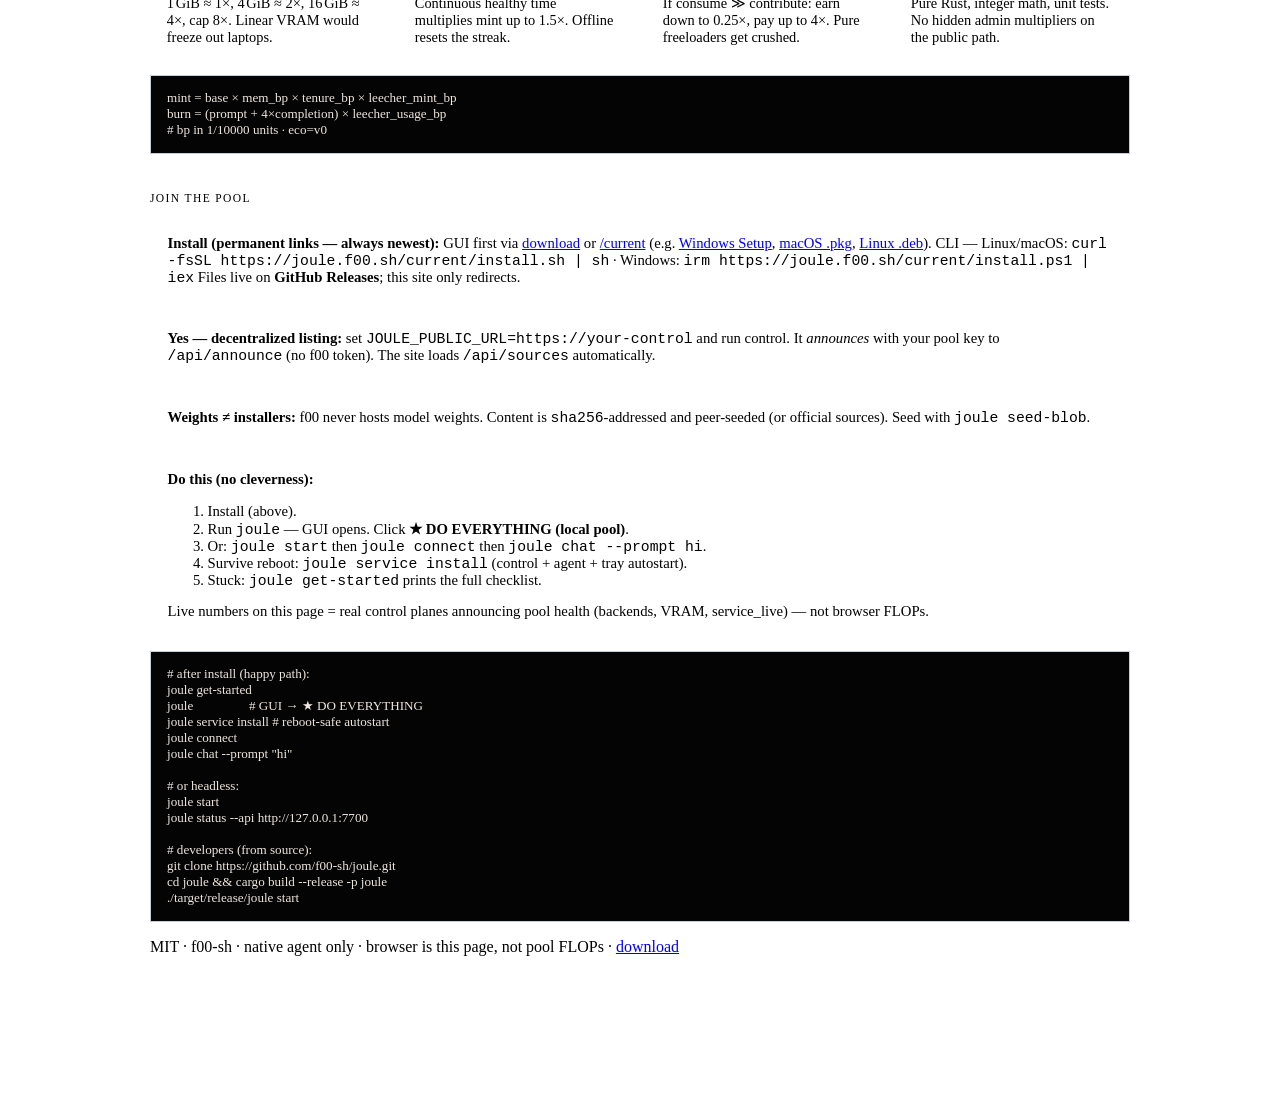
==== commit 7906c30e: "feat(client): dumb-user start path, service install autostart, GUI do-everything - joule get-started" ====
--- a/docs/index.html
+++ b/docs/index.html
@@ -228,15 +228,33 @@
         Content is <code>sha256</code>-addressed and peer-seeded (or official sources).
         Seed with <code>joule seed-blob</code>.
       </div>
-      <pre class="cmd"># after install:
-joule version
-joule agent --account you --control 127.0.0.1:7701
+      <div class="callout">
+        <strong>Do this (no cleverness):</strong>
+        <ol>
+          <li>Install (above).</li>
+          <li>Run <code>joule</code> — GUI opens. Click <strong>★ DO EVERYTHING (local pool)</strong>.</li>
+          <li>Or: <code>joule start</code> then <code>joule connect</code> then <code>joule chat --prompt hi</code>.</li>
+          <li>Survive reboot: <code>joule service install</code> (control + agent + tray autostart).</li>
+          <li>Stuck: <code>joule get-started</code> prints the full checklist.</li>
+        </ol>
+        Live numbers on this page = real control planes announcing pool health
+        (backends, VRAM, service_live) — not browser FLOPs.
+      </div>
+      <pre class="cmd"># after install (happy path):
+joule get-started
+joule                 # GUI → ★ DO EVERYTHING
+joule service install # reboot-safe autostart
+joule connect
+joule chat --prompt "hi"
+
+# or headless:
+joule start
+joule status --api http://127.0.0.1:7700
 
 # developers (from source):
 git clone https://github.com/f00-sh/joule.git
 cd joule && cargo build --release -p joule
-./target/release/joule control
-./target/release/joule agent --account you --control 127.0.0.1:7701</pre>
+./target/release/joule start</pre>
       <p class="muted">MIT · f00-sh · native agent only · browser is this page, not pool FLOPs · <a href="download.html">download</a></p>
     </section>
 
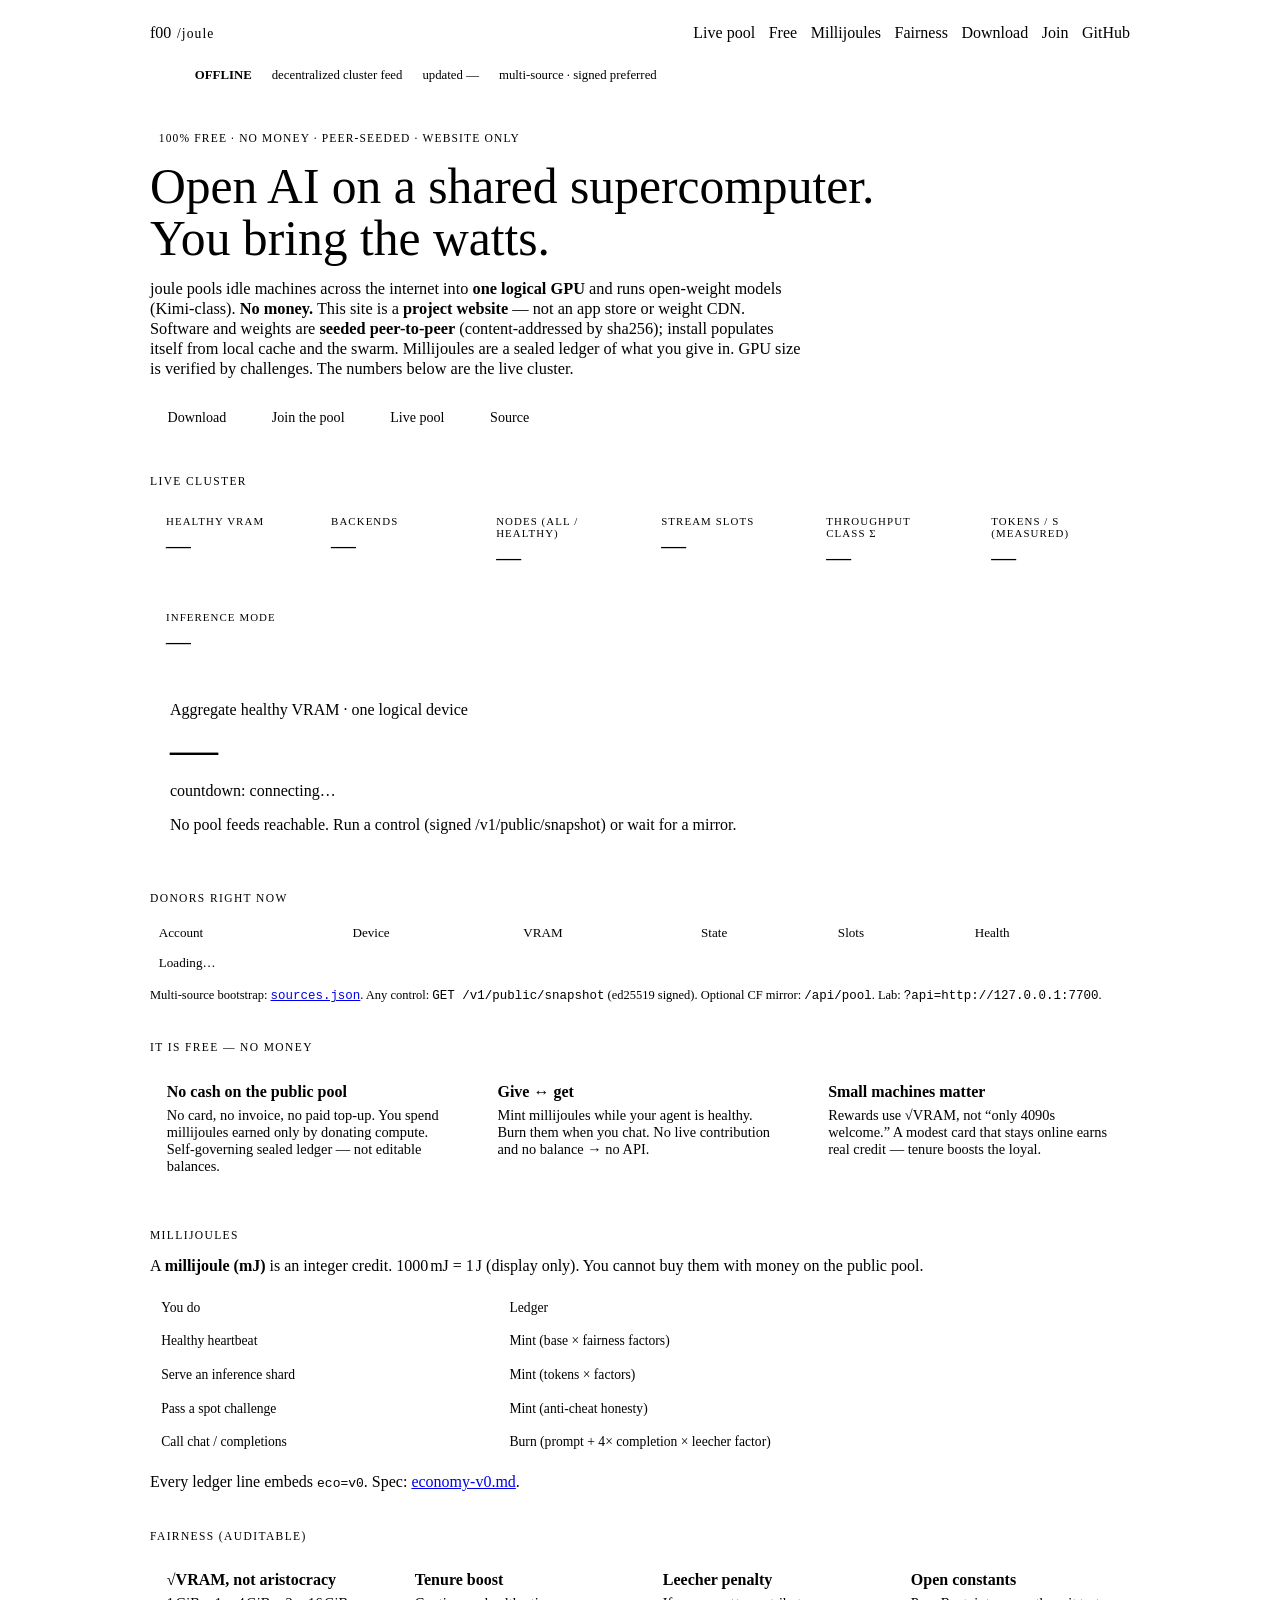
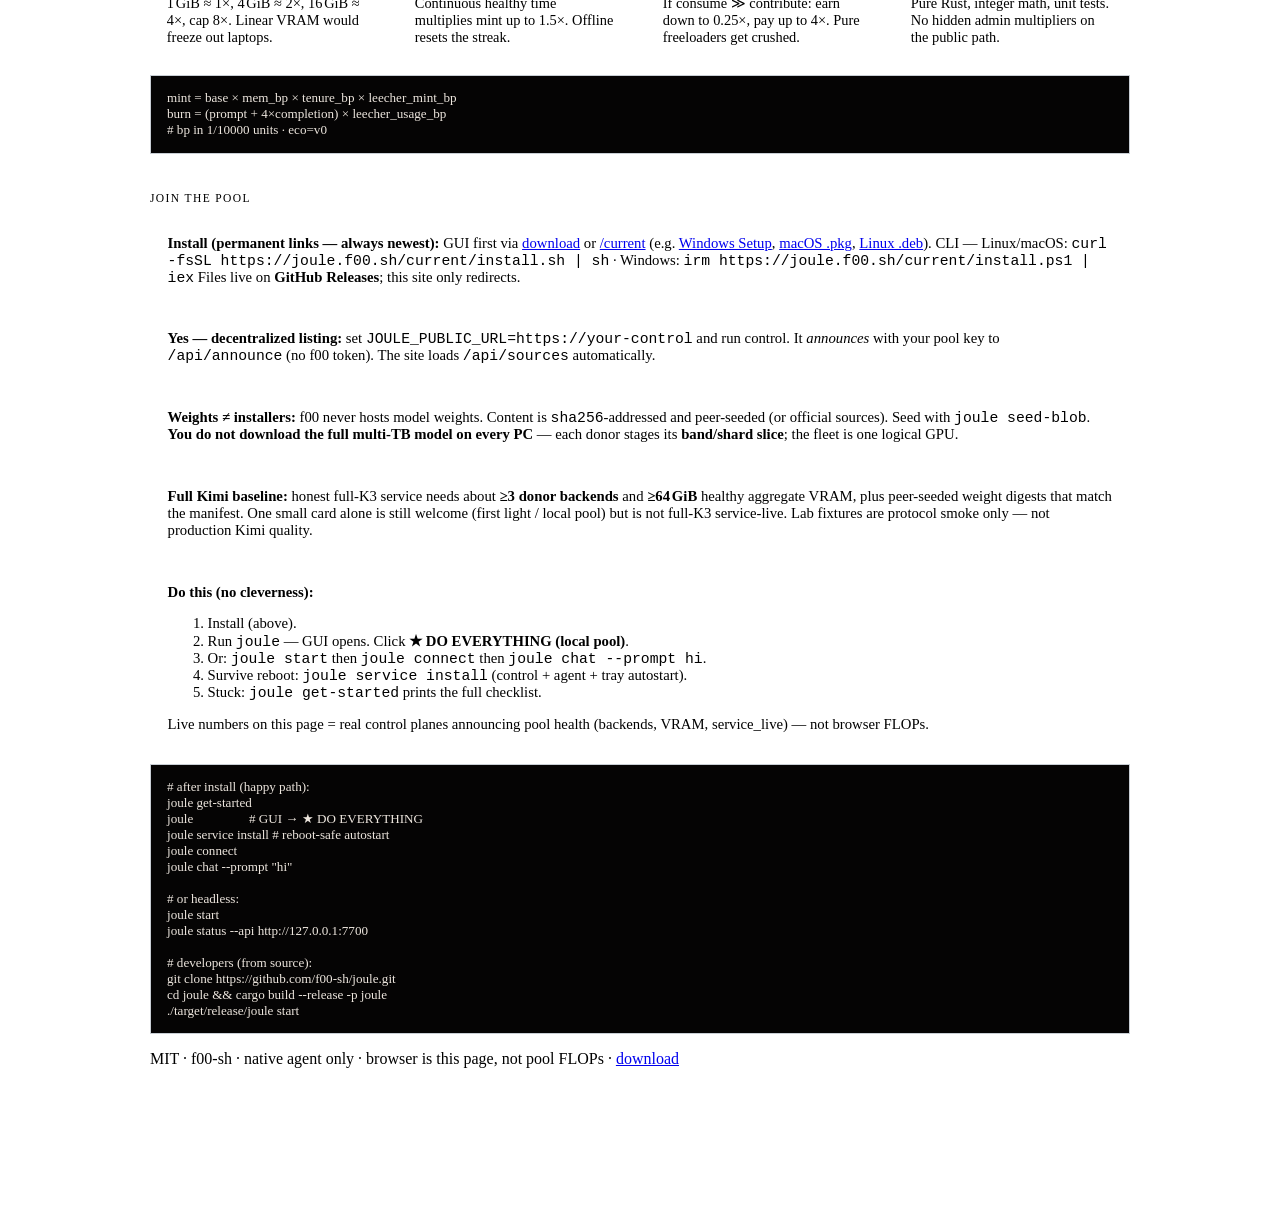
==== commit 58d97bf5: "docs: sync website, README, SOP, man with production path honesty Document dumb-user start path, ban" ====
--- a/docs/index.html
+++ b/docs/index.html
@@ -227,6 +227,15 @@
         <strong>Weights ≠ installers:</strong> f00 never hosts model weights.
         Content is <code>sha256</code>-addressed and peer-seeded (or official sources).
         Seed with <code>joule seed-blob</code>.
+        <strong>You do not download the full multi‑TB model on every PC</strong> —
+        each donor stages its <strong>band/shard slice</strong>; the fleet is one logical GPU.
+      </div>
+      <div class="callout">
+        <strong>Full Kimi baseline:</strong> honest full-K3 service needs about
+        <strong>≥3 donor backends</strong> and <strong>≥64 GiB</strong> healthy aggregate VRAM,
+        plus peer-seeded weight digests that match the manifest.
+        One small card alone is still welcome (first light / local pool) but is not full-K3 service-live.
+        Lab fixtures are protocol smoke only — not production Kimi quality.
       </div>
       <div class="callout">
         <strong>Do this (no cleverness):</strong>
